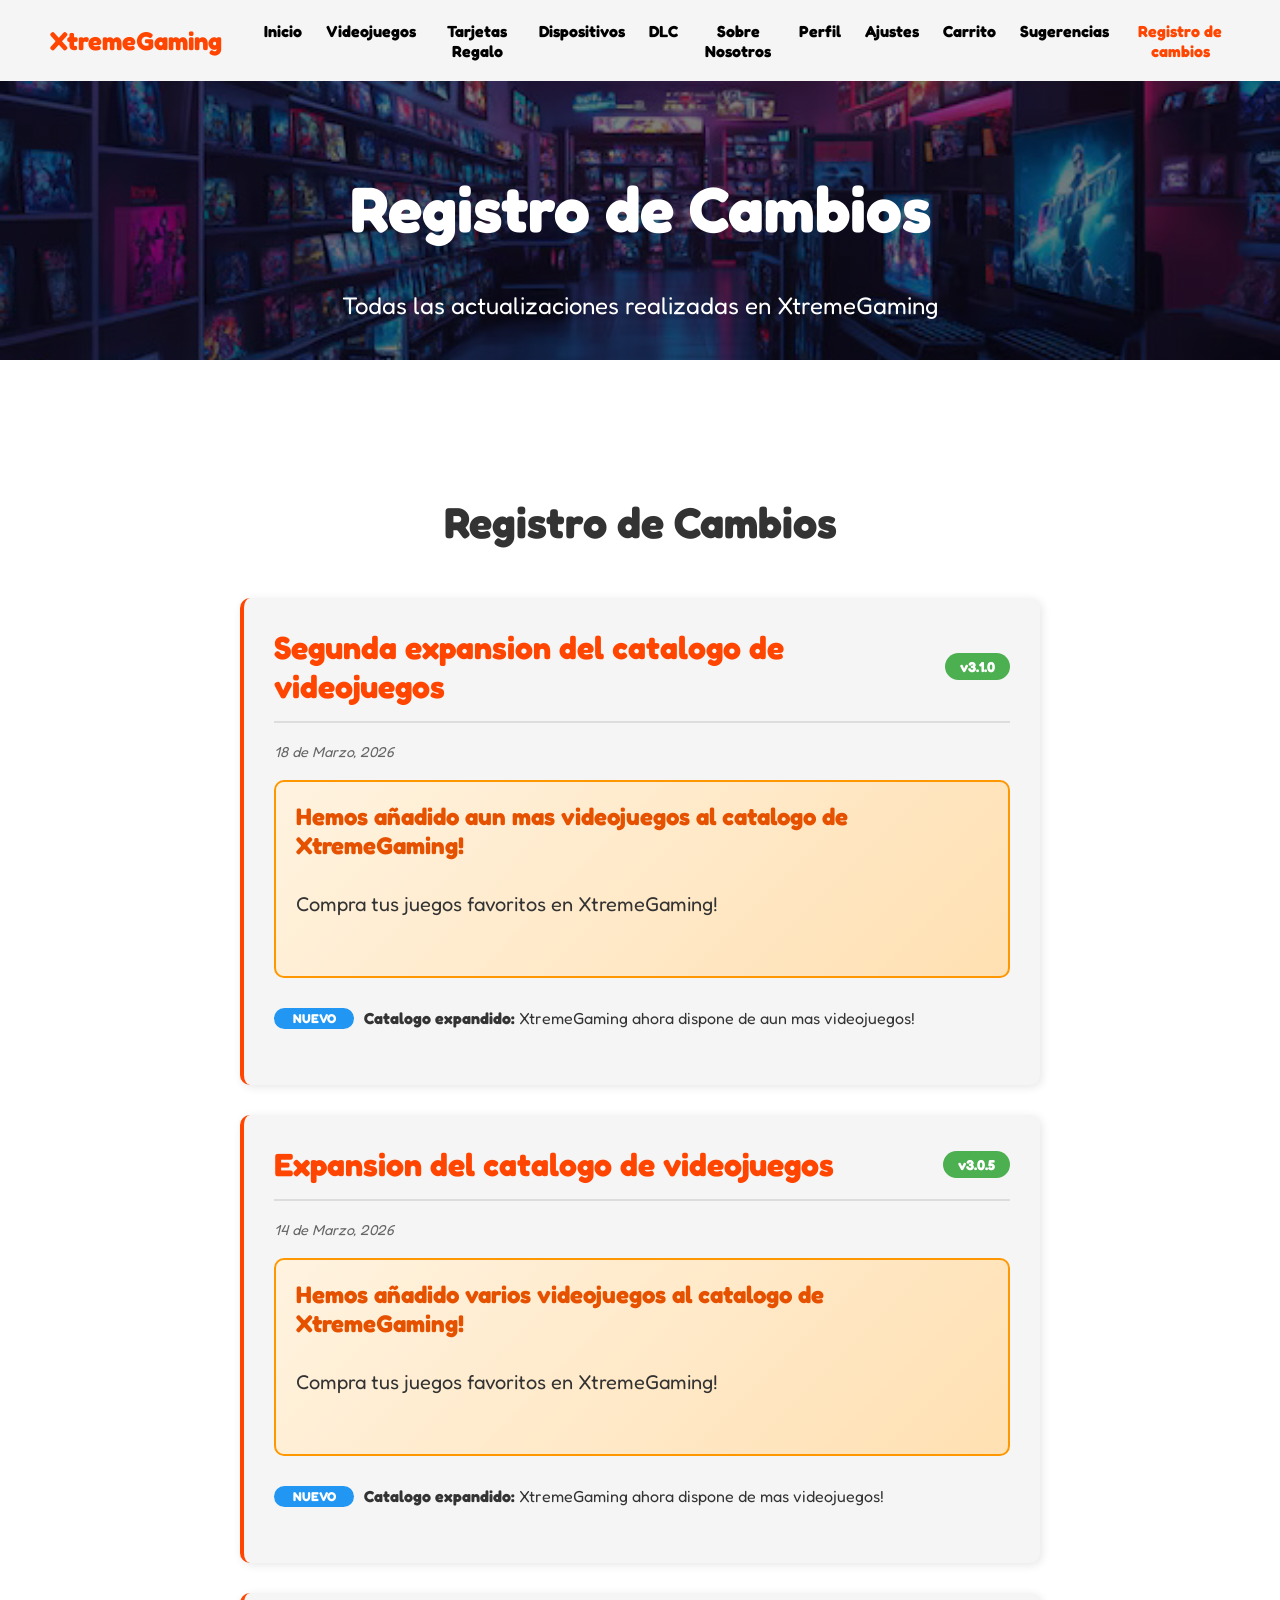
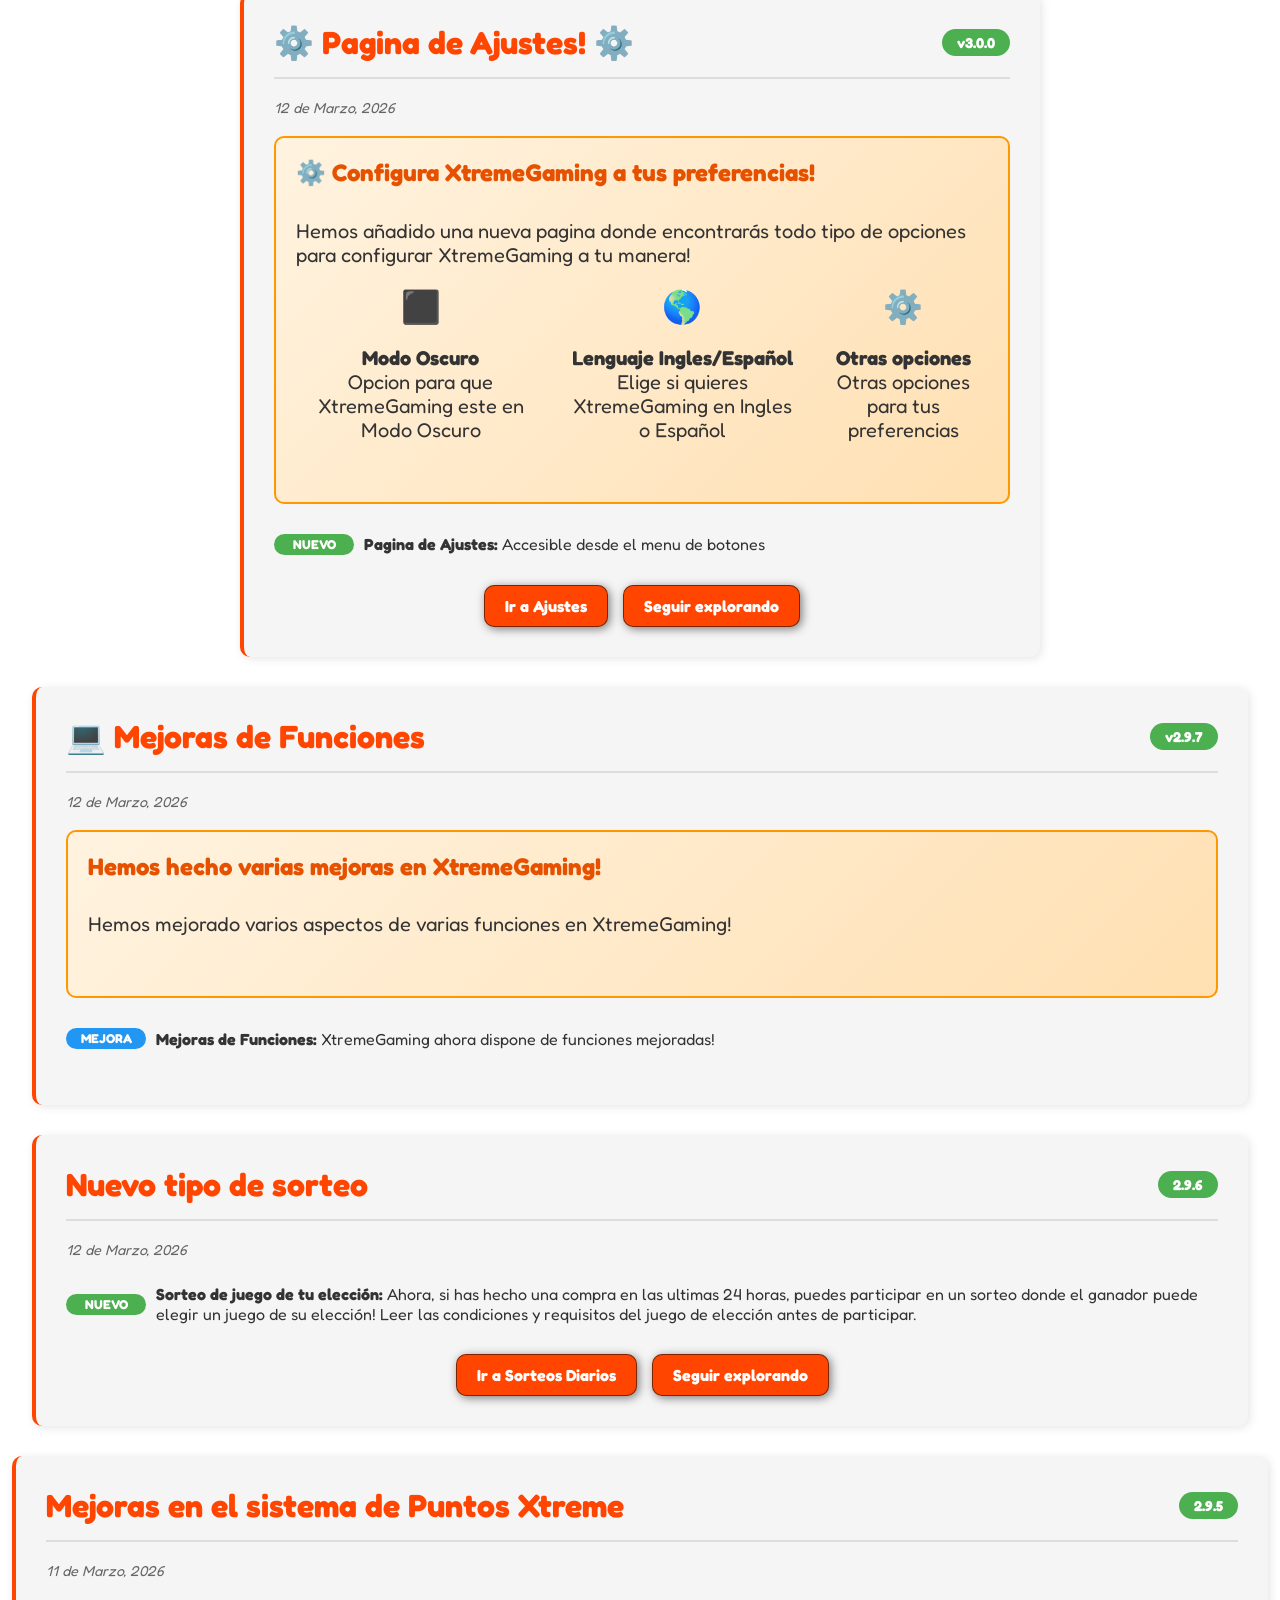
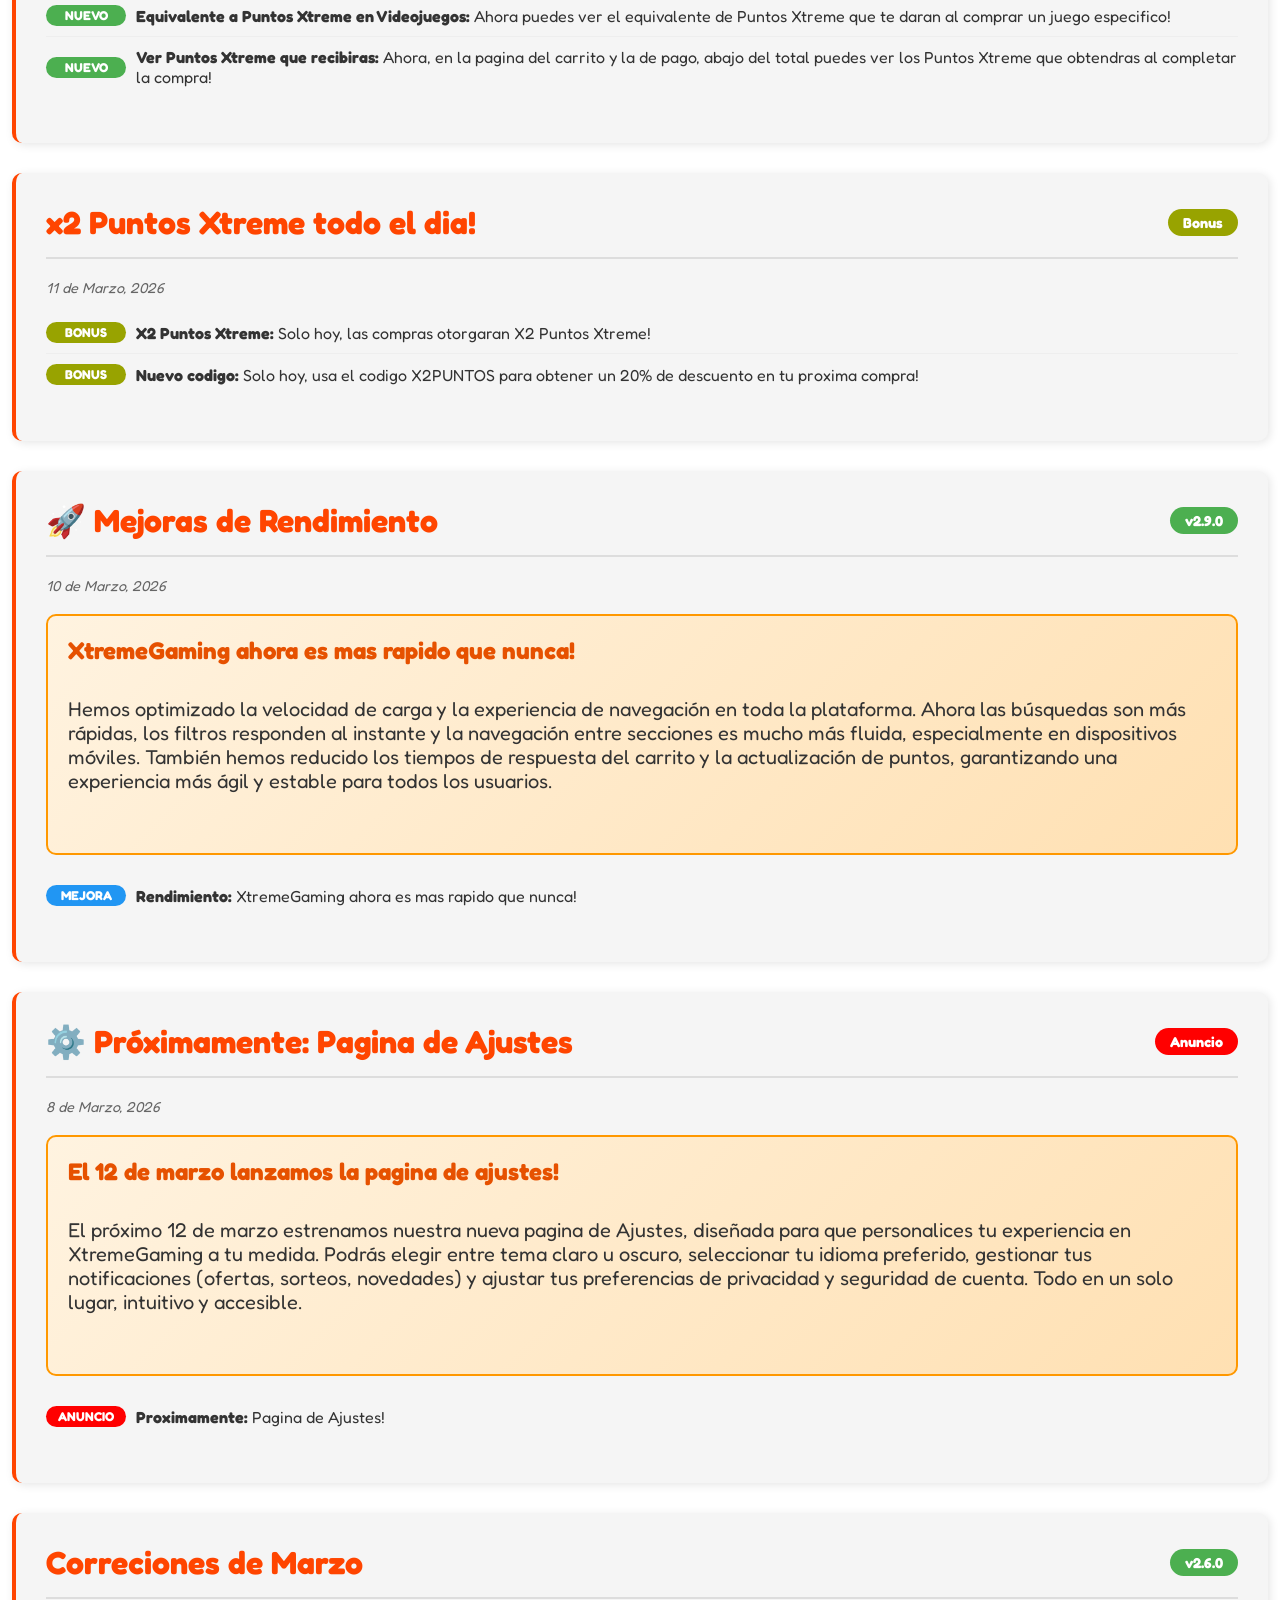
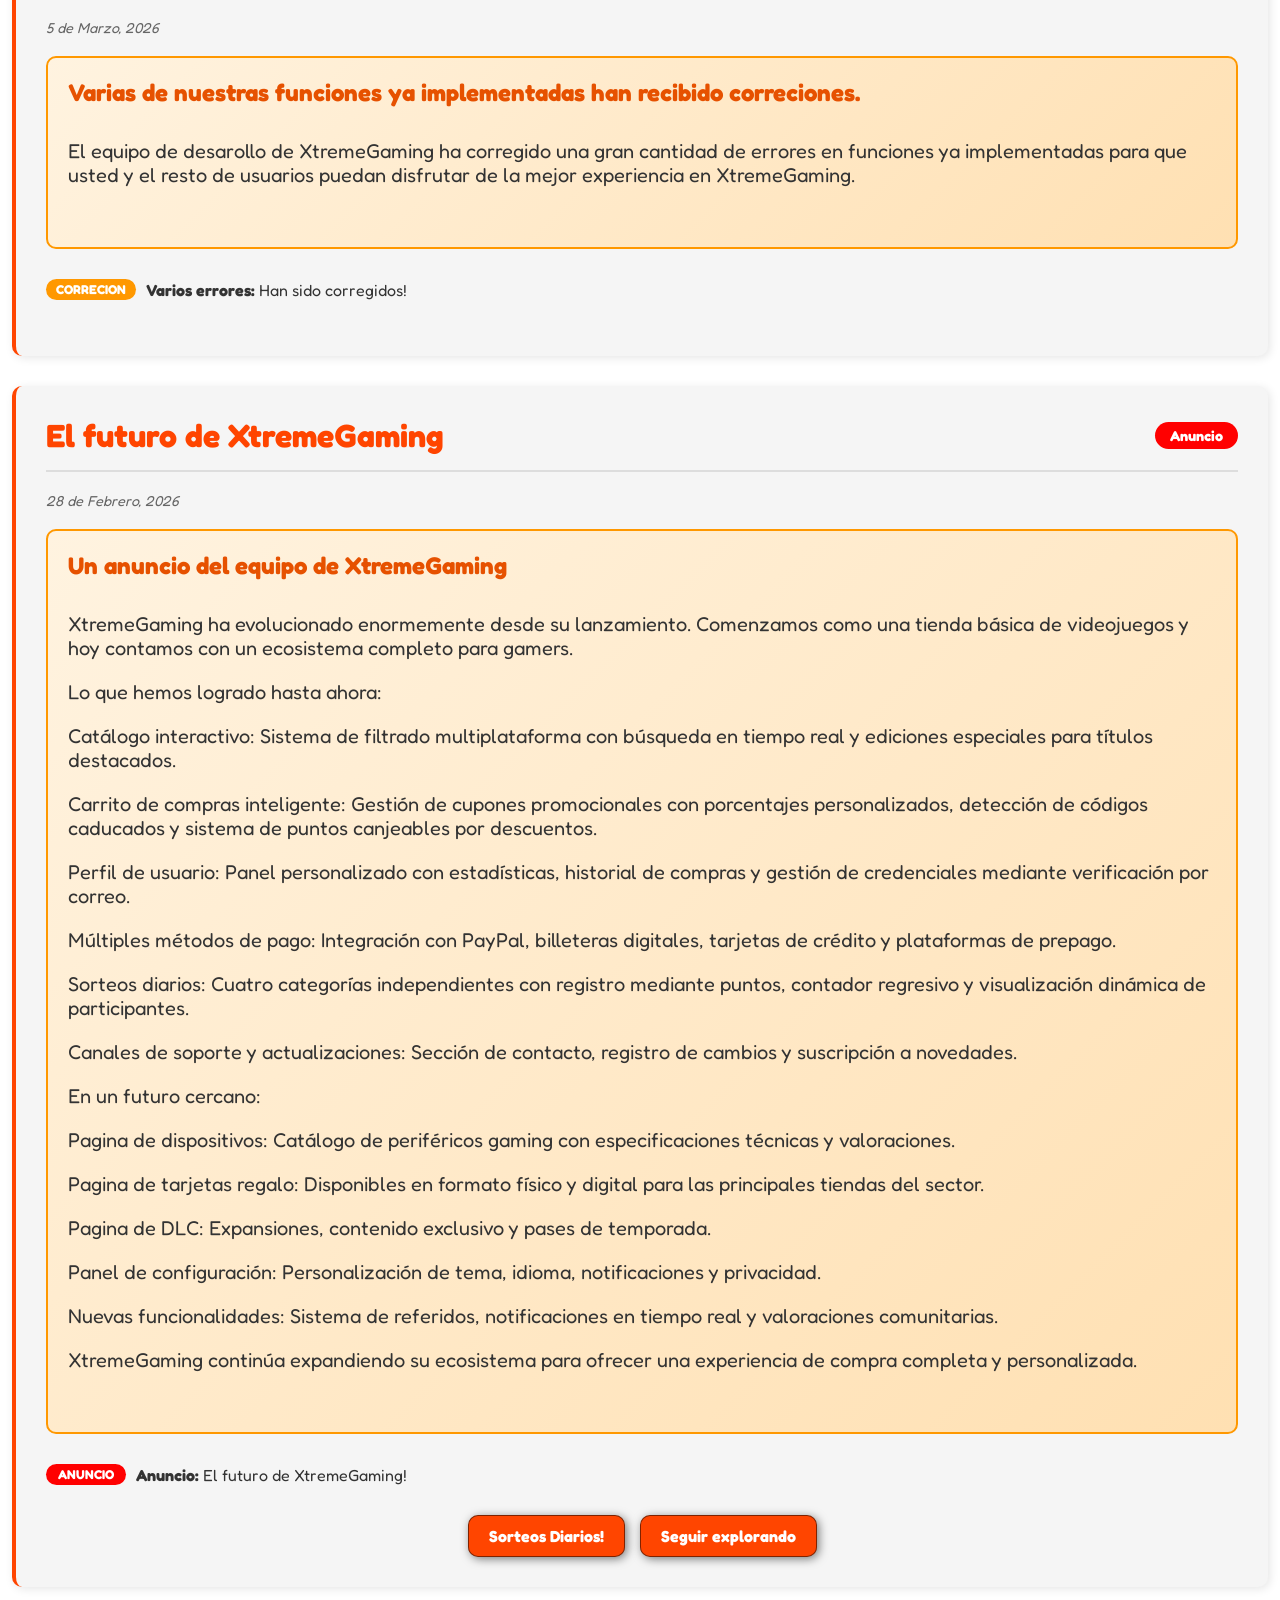
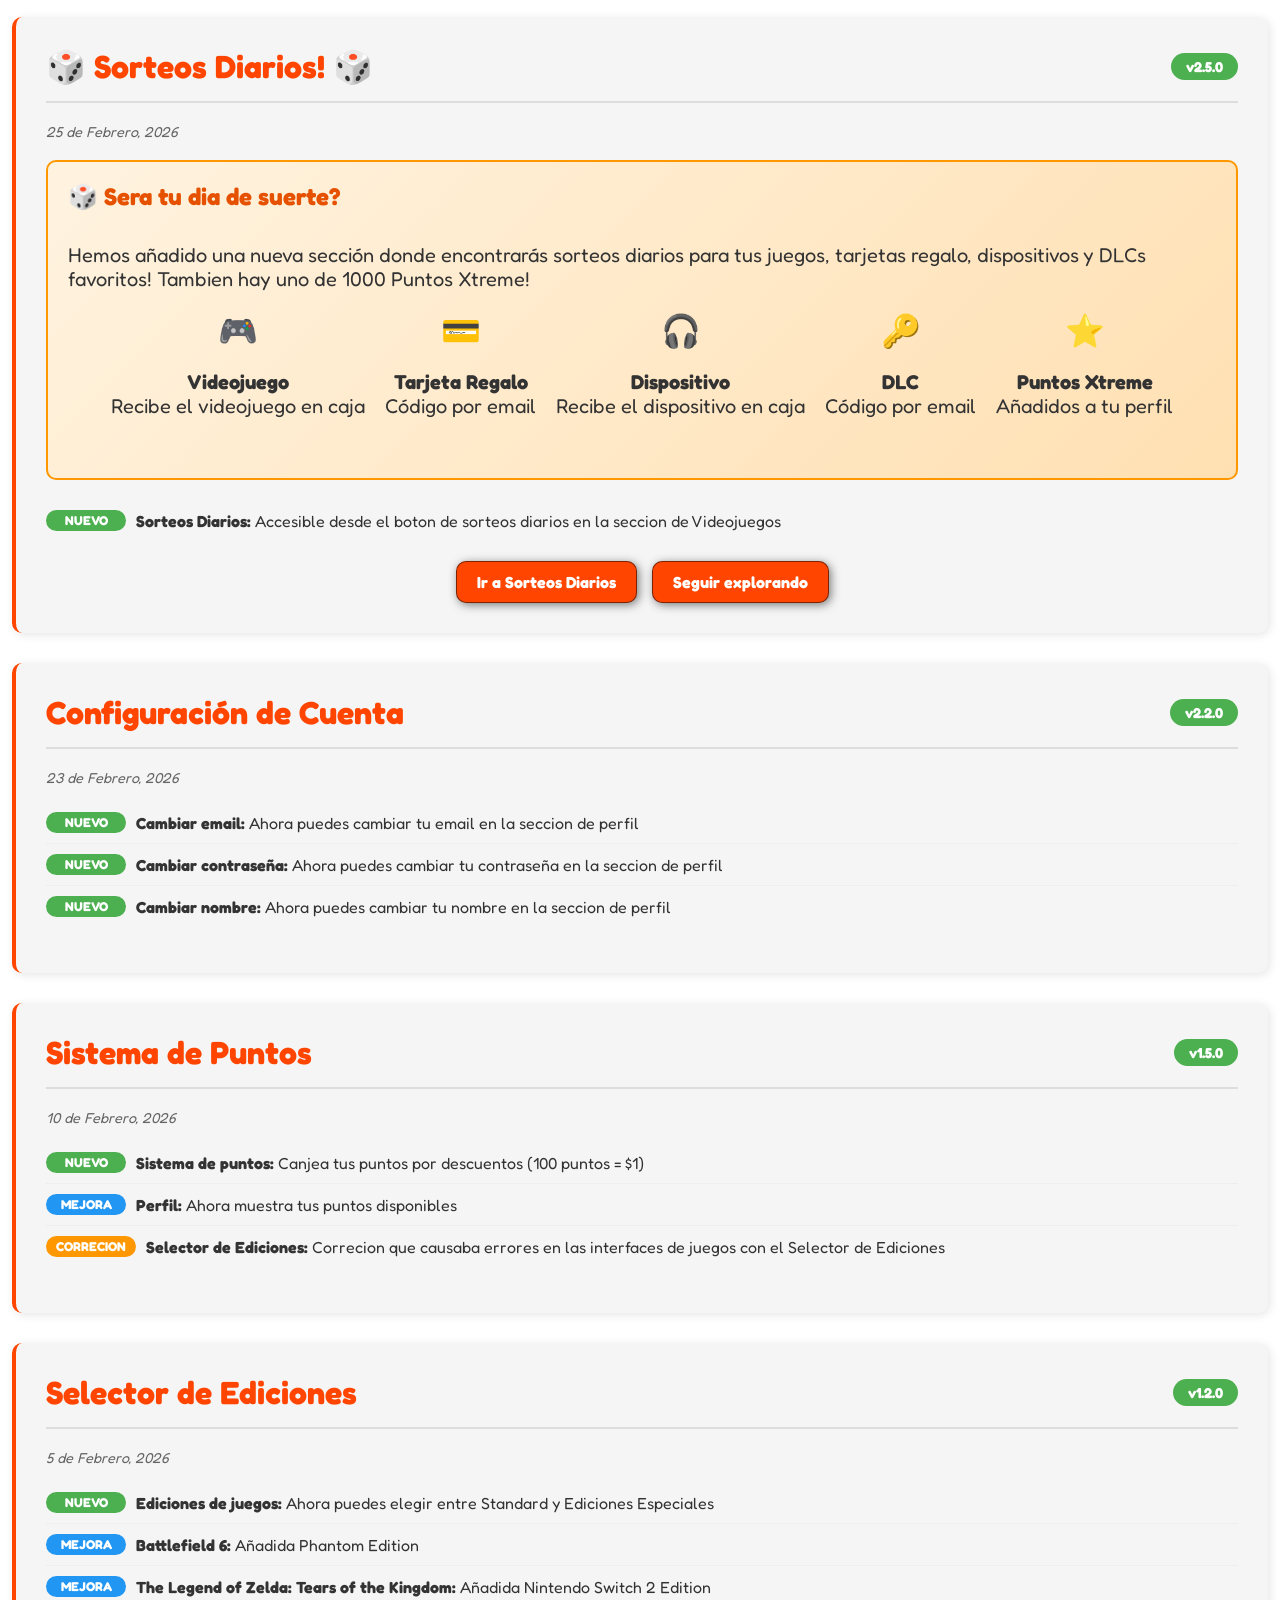
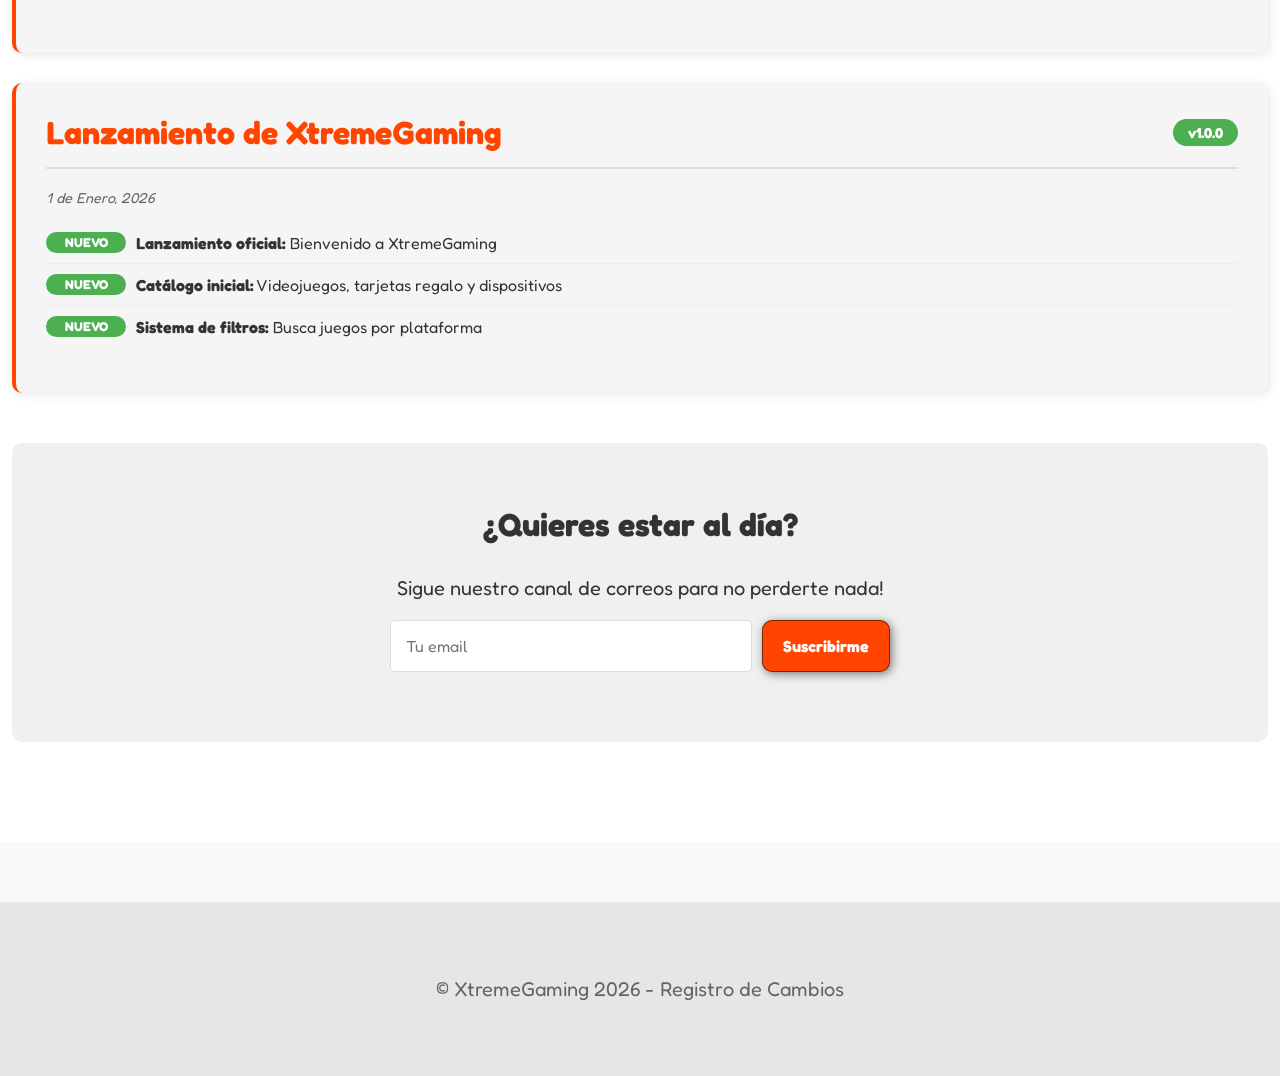
==== actualizaciones.html @ 3956c090 "New repository given the old one was corrupted. This is the initial commit with all the files from t" ====
<!DOCTYPE html>
<html lang="es">
<head>
    <meta charset="UTF-8">
    <meta name="viewport" content="width=device-width, initial-scale=1.0">
    <link rel="icon" href="media/icono.png" type="image/x-icon">
    <title>Registro de Cambios - XtremeGaming</title>
    <link href="https://fonts.googleapis.com/css2?family=Fredoka:wght@300;400;500;600;700&display=swap" rel="stylesheet">
    <style>
        * {
            box-sizing: border-box;
            font-family: 'Fredoka', sans-serif !important;
        }
        
        html {
            scroll-behavior: smooth;
        }
        
        body {
            margin: 0;
            background-color: #f8f9fa;
            color: #333;
        }
        
        h1 { font-size: 3.5em; }
        h2 { font-size: 2.7em; }
        h3 { font-size: 2em; }
        h4 { font-size: 1.5em; }
        p { font-size: 1.25em; }
        
        button {
            font-size: 1em;
            font-weight: bold;
            padding: 10px 20px;
            border-radius: 10px;
            border: 1px solid rgba(0,0,0,0.5);
            box-shadow: 2px 2px 10px rgba(0,0,0,0.5);
            color: white;
            background-color: orangered;
            cursor: pointer;
            font-family: 'Fredoka', sans-serif;
        }
        
        button:hover {
            background-color: rgba(255, 72, 0, 0.8);
        }
        
        button:disabled {
            background-color: #666;
            cursor: not-allowed;
        }
        
        .container {
            max-width: 1400px;
            margin: auto;
            padding: 0 20px;
        }
        
        .color-acento {
            color: orangered;
        }

        header {
            background-color: rgb(245,245,245);
            width: 100%;
            position: fixed;
            top: 0;
            z-index: 1000;
        }
        
        header .logo {
            margin: 0;
            padding: 25px 30px;
            font-weight: bold;
            color: orangered;
            font-size: 1.6em;
        }
        
        header .container {
            display: flex;
            flex-direction: column;
            align-items: center;
        }
        
        header nav {
            display: flex;
            flex-direction: column;
            text-align: center;
            padding-bottom: 25px;
        }
        
        header a {
            padding: 5px 12px;
            text-decoration: none;
            font-weight: bold;
            color: black;
        }
        
        header a:hover {
            color: orangered;
        }

        #actualizaciones-hero {
            display: flex;
            align-items: center;
            justify-content: center;
            text-align: center;
            flex-direction: column;
            height: 40vh;
            background-image: linear-gradient(0deg, rgba(0,0,0,0.5), rgba(0,0,0,0.5)),
            url(media/room-with-lot-games-video-game-wall_875765-5370.jpg);
            background-repeat: no-repeat;
            background-size: cover;
            background-position: center center;
            padding-top: 100px;
            margin-top: 80px;
        }
        
        #actualizaciones-hero h1 {
            color: white;
            margin-bottom: 20px;
        }
        
        #actualizaciones-hero p {
            color: white;
            font-size: 1.5em;
        }

        #actualizaciones-contenido {
            padding: 100px 12px;
            background-color: white;
        }
        
        #actualizaciones-contenido h2 {
            text-align: center;
            margin-bottom: 50px;
            color: #333;
        }

        .changelog-container {
            max-width: 800px;
            margin: 0 auto;
        }
        
        .update-entry {
            background-color: #f5f5f5;
            padding: 30px;
            margin-bottom: 30px;
            border-radius: 10px;
            border-left: 4px solid orangered;
            box-shadow: 2px 2px 10px rgba(0,0,0,0.1);
        }
        
        .update-header {
            display: flex;
            justify-content: space-between;
            align-items: center;
            margin-bottom: 20px;
            border-bottom: 2px solid #ddd;
            padding-bottom: 15px;
        }
        
        .update-header h3 {
            margin: 0;
            color: orangered;
        }
        
        .update-version {
            background-color: #4CAF50;
            color: white;
            padding: 5px 15px;
            border-radius: 20px;
            font-weight: bold;
            font-size: 0.9em;
        }

        .anuncio {
            background-color: #ff0000;
            color: white;
            padding: 5px 15px;
            border-radius: 20px;
            font-weight: bold;
            font-size: 0.9em;
        }

         .bonus {
            background-color: #98a300;
            color: white;
            padding: 5px 15px;
            border-radius: 20px;
            font-weight: bold;
            font-size: 0.9em;
        }
        
        .update-date {
            color: #666;
            font-style: italic;
            margin-top: 5px;
            font-size: 0.9em;
        }
        
        .update-list {
            list-style: none;
            padding: 0;
        }
        
        .update-list li {
            padding: 10px 0;
            border-bottom: 1px solid #eee;
            display: flex;
            align-items: center;
            gap: 10px;
        }
        
        .update-list li:last-child {
            border-bottom: none;
        }
        
        .update-tag {
            display: inline-block;
            padding: 3px 10px;
            border-radius: 12px;
            font-size: 0.8em;
            font-weight: bold;
            color: white;
            min-width: 80px;
            text-align: center;
        }
        
        .tag-nuevo { background-color: #4CAF50; }
        .tag-mejora { background-color: #2196F3; }
        .tag-correccion { background-color: #ff9800; }
        .tag-anuncio { background-color: #ff0000; }
        .tag-bonus { background-color: #98a300; }
        
        .feature-highlight {
            background: linear-gradient(135deg, #fff3e0 0%, #ffe0b2 100%);
            padding: 20px;
            border-radius: 10px;
            margin: 20px 0;
            border: 2px solid #ff9800;
        }
        
        .feature-highlight h4 {
            color: #e65100;
            margin-top: 0;
        }
        
        .button-group {
            display: flex;
            gap: 15px;
            justify-content: center;
            margin-top: 20px;
        }

        .suscripcion-section {
            text-align: center;
            margin-top: 50px;
            padding: 30px;
            background-color: #f0f0f0;
            border-radius: 10px;
        }
        
        .suscripcion-input-group {
            display: flex;
            max-width: 500px;
            margin: 20px auto;
            gap: 10px;
        }
        
        .suscripcion-input-group input {
            flex: 1;
            padding: 15px;
            border-radius: 5px;
            border: 1px solid #ddd;
            font-family: 'Fredoka', sans-serif;
            font-size: 1em;
        }
        
        .suscripcion-input-group input:focus {
            outline: none;
            border-color: orangered;
        }
        
        .suscripcion-mensaje {
            margin-top: 10px;
            font-size: 0.9em;
            min-height: 20px;
        }

        footer {
            background-color: rgb(230,230,230);
            padding: 12px 0;
            margin-top: 60px;
        }
        
        footer p {
            margin: 0;
            padding: 12px;
            color: rgb(100,100,100);
            text-align: center;
        }
        
        footer .container {
            display: flex;
            justify-content: center;
            align-items: center;
            height: 150px;
        }

        @media (min-width: 720px) {
            header .container {
                flex-direction: row;
                justify-content: space-between;
            }
            
            header nav {
                flex-direction: row;
                padding-bottom: 0;
                padding-right: 20px;
            }
            
            #actualizaciones-hero h1 {
                font-size: 4em;
            }
            
            #actualizaciones-hero {
                margin-top: 0;
            }
        }
        
        @media (max-width: 768px) {
            .update-header {
                flex-direction: column;
                gap: 10px;
                text-align: center;
            }
            
            .update-list li {
                flex-direction: column;
                align-items: flex-start;
            }
            
            .button-group {
                flex-direction: column;
            }
            
            .suscripcion-input-group {
                flex-direction: column;
            }
        }
        
        body, h1, h2, h3, h4, h5, h6, p, span, a, button, input, textarea, select, label, li, ul, ol, div {
            font-family: 'Fredoka', sans-serif !important;
        }
    </style>
</head>
<body>

<header>
    <div class="container">
        <p class="logo">XtremeGaming</p>
        <nav>
            <a href="index.html">Inicio</a>
            <a href="index.html#VideojuegosMas">Videojuegos</a>
            <a href="tarjetas.html">Tarjetas Regalo</a>
            <a href="dispositivos.html">Dispositivos</a>
            <a href="dlc.html">DLC</a>
            <a href="index.html#caracteristicas">Sobre Nosotros</a>
            <a href="perfil.html">Perfil</a>
            <a href="ajustes.html">Ajustes</a>
            <a href="carrito.html">Carrito</a>
            <a href="sugerencias.html">Sugerencias</a>
            <a href="actualizaciones.html" style="color: orangered;">Registro de cambios</a>
        </nav>
    </div>
</header>

<section id="actualizaciones-hero">
    <h1>Registro de Cambios</h1>
    <p>Todas las actualizaciones realizadas en XtremeGaming</p>
</section>

<section id="actualizaciones-contenido">
    <div class="container">
        <h2>Registro de Cambios</h2>
        
        <div class="changelog-container">

            <div class="update-entry">
                <div class="update-header">
                    <h3>Segunda expansion del catalogo de videojuegos</h3>
                    <span class="update-version">v3.1.0</span>
                </div>
                <div class="update-date">18 de Marzo, 2026</div>

                <div class="feature-highlight">
                    <h4>Hemos añadido aun mas videojuegos al catalogo de XtremeGaming!</h4>
                    <p>Compra tus juegos favoritos en XtremeGaming!</p>
                    <div style="display: flex; gap: 20px; justify-content: center; margin: 20px 0;">
                    </div>
                </div>

                <ul class="update-list">
                    <li>
                        <span class="update-tag tag-mejora">NUEVO</span>
                        <span><strong>Catalogo expandido:</strong> XtremeGaming ahora dispone de aun mas videojuegos!</span>
                    </li>
                </ul>
            </div>

            <div class="update-entry">
                <div class="update-header">
                    <h3>Expansion del catalogo de videojuegos</h3>
                    <span class="update-version">v3.0.5</span>
                </div>
                <div class="update-date">14 de Marzo, 2026</div>

                <div class="feature-highlight">
                    <h4>Hemos añadido varios videojuegos al catalogo de XtremeGaming!</h4>
                    <p>Compra tus juegos favoritos en XtremeGaming!</p>
                    <div style="display: flex; gap: 20px; justify-content: center; margin: 20px 0;">
                    </div>
                </div>

                <ul class="update-list">
                    <li>
                        <span class="update-tag tag-mejora">NUEVO</span>
                        <span><strong>Catalogo expandido:</strong> XtremeGaming ahora dispone de mas videojuegos!</span>
                    </li>
                </ul>
            </div>

             <div class="update-entry">
                <div class="update-header">
                    <h3>⚙️ Pagina de Ajustes! ⚙️</h3>
                    <span class="update-version">v3.0.0</span>
                </div>
                <div class="update-date">12 de Marzo, 2026</div>

                    <div class="feature-highlight">
                    <h4>⚙️ Configura XtremeGaming a tus preferencias!</h4>
                    <p>Hemos añadido una nueva pagina donde encontrarás todo tipo de opciones para configurar XtremeGaming a tu manera!</p>
                    <div style="display: flex; gap: 20px; justify-content: center; margin: 20px 0;">
                        <div style="text-align: center;">
                            <span style="font-size: 2em;">⬛</span>
                            <p><strong>Modo Oscuro</strong><br>Opcion para que XtremeGaming este en Modo Oscuro</p>
                        </div>
                        <div style="text-align: center;">
                            <span style="font-size: 2em;">🌎</span>
                            <p><strong>Lenguaje Ingles/Español</strong><br>Elige si quieres XtremeGaming en Ingles o Español</p>
                        </div>
                        <div style="text-align: center;">
                            <span style="font-size: 2em;">⚙️</span>
                            <p><strong>Otras opciones</strong><br>Otras opciones para tus preferencias</p>
                        </div>
                    </div>
                </div>
                
                <ul class="update-list">
                    <li>
                        <span class="update-tag tag-nuevo">NUEVO</span>
                        <span><strong>Pagina de Ajustes:</strong> Accesible desde el menu de botones</span>
                    </li>
                </ul>
             <div class="button-group">
                    <button onclick="location.href='ajustes.html'">Ir a Ajustes</button>
                    <button onclick="location.href='index.html'">Seguir explorando</button>
                </div>
            </div>
            </div>

            <div class="update-entry">
                <div class="update-header">
                    <h3>💻 Mejoras de Funciones</h3>
                    <span class="update-version">v2.9.7</span>
                </div>
                <div class="update-date">12 de Marzo, 2026</div>

                <div class="feature-highlight">
                    <h4>Hemos hecho varias mejoras  en XtremeGaming!</h4>
                    <p>Hemos mejorado varios aspectos de varias funciones en XtremeGaming!</p>
                    <div style="display: flex; gap: 20px; justify-content: center; margin: 20px 0;">
                    </div>
                </div>
                
                <ul class="update-list">
                    <li>
                        <span class="update-tag tag-mejora">MEJORA</span>
                        <span><strong>Mejoras de Funciones:</strong> XtremeGaming ahora dispone de funciones mejoradas!</span>
                    </li>
                </ul>
            </div>

            <div class="update-entry">
                <div class="update-header">
                    <h3>Nuevo tipo de sorteo</h3>
                    <span class="update-version">2.9.6</span>
                </div>
                <div class="update-date">12 de Marzo, 2026</div>
                
                <ul class="update-list">
                    <li>
                        <span class="update-tag tag-nuevo">NUEVO</span>
                        <span><strong>Sorteo de juego de tu elección:</strong> Ahora, si has hecho una compra en las ultimas 24 horas, puedes participar en un sorteo donde el ganador puede elegir un juego de su elección! Leer las condiciones y requisitos del juego de elección antes de participar.<span>
                    </li>
                </ul>
             <div class="button-group">
                    <button onclick="location.href='sorteos.html'">Ir a Sorteos Diarios</button>
                    <button onclick="location.href='index.html'">Seguir explorando</button>
                </div>
            </div>
            </div>
            
            <div class="update-entry">
                <div class="update-header">
                    <h3>Mejoras en el sistema de Puntos Xtreme</h3>
                    <span class="update-version">2.9.5</span>
                </div>
                <div class="update-date">11 de Marzo, 2026</div>
                
                <ul class="update-list">
                    <li>
                        <span class="update-tag tag-nuevo">NUEVO</span>
                        <span><strong>Equivalente a Puntos Xtreme en Videojuegos:</strong> Ahora puedes ver el equivalente de Puntos Xtreme que te daran al comprar un juego especifico!<span>
                    </li>
                    <li>
                        <span class="update-tag tag-nuevo">NUEVO</span>
                        <span><strong>Ver Puntos Xtreme que recibiras:</strong> Ahora, en la pagina del carrito y la de pago, abajo del total puedes ver los Puntos Xtreme que obtendras al completar la compra!</span>
                    </li>
                </ul>
            </div>

             <div class="update-entry">
                <div class="update-header">
                    <h3>x2 Puntos Xtreme todo el dia!</h3>
                    <span class="bonus">Bonus</span>
                </div>
                <div class="update-date">11 de Marzo, 2026</div>
                
                <ul class="update-list">
                    <li>
                        <span class="update-tag tag-bonus">BONUS</span>
                        <span><strong>X2 Puntos Xtreme:</strong> Solo hoy, las compras otorgaran X2 Puntos Xtreme!</span>
                    </li>
                    <li>
                        <span class="update-tag tag-bonus">BONUS</span>
                        <span><strong>Nuevo codigo:</strong> Solo hoy, usa el codigo X2PUNTOS para obtener un 20% de descuento en tu proxima compra!</span>
                    </li>
                </ul>
            </div>

            <div class="update-entry">
                <div class="update-header">
                    <h3>🚀 Mejoras de Rendimiento</h3>
                    <span class="update-version">v2.9.0</span>
                </div>
                <div class="update-date">10 de Marzo, 2026</div>

                <div class="feature-highlight">
                    <h4>XtremeGaming ahora es mas rapido que nunca!</h4>
                    <p>Hemos optimizado la velocidad de carga y la experiencia de navegación en toda la plataforma. Ahora las búsquedas son más rápidas, los filtros responden al instante y la navegación entre secciones es mucho más fluida, especialmente en dispositivos móviles. También hemos reducido los tiempos de respuesta del carrito y la actualización de puntos, garantizando una experiencia más ágil y estable para todos los usuarios.</p>
                    <div style="display: flex; gap: 20px; justify-content: center; margin: 20px 0;">
                    </div>
                </div>
                
                <ul class="update-list">
                    <li>
                        <span class="update-tag tag-mejora">MEJORA</span>
                        <span><strong>Rendimiento:</strong> XtremeGaming ahora es mas rapido que nunca!</span>
                    </li>
                </ul>
            </div>
           
            <div class="update-entry">
                <div class="update-header">
                    <h3>⚙️ Próximamente: Pagina de Ajustes</h3>
                    <span class="anuncio">Anuncio</span>
                </div>
                <div class="update-date">8 de Marzo, 2026</div>

                <div class="feature-highlight">
                    <h4>El 12 de marzo lanzamos la pagina de ajustes!</h4>
                    <p>El próximo 12 de marzo estrenamos nuestra nueva pagina de Ajustes, diseñada para que personalices tu experiencia en XtremeGaming a tu medida. Podrás elegir entre tema claro u oscuro, seleccionar tu idioma preferido, gestionar tus notificaciones (ofertas, sorteos, novedades) y ajustar tus preferencias de privacidad y seguridad de cuenta. Todo en un solo lugar, intuitivo y accesible.</p>
                    <div style="display: flex; gap: 20px; justify-content: center; margin: 20px 0;">
                    </div>
                </div>
                
                <ul class="update-list">
                    <li>
                        <span class="update-tag tag-anuncio">ANUNCIO</span>
                        <span><strong>Proximamente:</strong> Pagina de Ajustes!</span>
                    </li>
                </ul>
            </div>

            <div class="update-entry">
                <div class="update-header">
                    <h3>Correciones de Marzo</h3>
                    <span class="update-version">v2.6.0</span>
                </div>
                <div class="update-date">5 de Marzo, 2026</div>

                <div class="feature-highlight">
                    <h4>Varias de nuestras funciones ya implementadas han recibido correciones.</h4>
                    <p>El equipo de desarollo de XtremeGaming ha corregido una gran cantidad de errores en funciones ya implementadas para que usted y el resto de usuarios puedan disfrutar de la mejor experiencia en XtremeGaming.</p>
                    <div style="display: flex; gap: 20px; justify-content: center; margin: 20px 0;">
                    </div>
                </div>
                
                <ul class="update-list">
                    <li>
                        <span class="update-tag tag-correccion">CORRECION</span>
                        <span><strong>Varios errores:</strong> Han sido corregidos!</span>
                    </li>
                </ul>
            </div>

            <div class="update-entry">
                <div class="update-header">
                    <h3>El futuro de XtremeGaming</h3>
                    <span class="anuncio">Anuncio</span>
                </div>
                <div class="update-date">28 de Febrero, 2026</div>

                    <div class="feature-highlight">
                    <h4>Un anuncio del equipo de XtremeGaming</h4>
                    <p>XtremeGaming ha evolucionado enormemente desde su lanzamiento. Comenzamos como una tienda básica de videojuegos y hoy contamos con un ecosistema completo para gamers.</p>
                    <p>Lo que hemos logrado hasta ahora:</p>
                    <p>Catálogo interactivo: Sistema de filtrado multiplataforma con búsqueda en tiempo real y ediciones especiales para títulos destacados.</p>
                    <p>Carrito de compras inteligente: Gestión de cupones promocionales con porcentajes personalizados, detección de códigos caducados y sistema de puntos canjeables por descuentos.</p>
                    <p>Perfil de usuario: Panel personalizado con estadísticas, historial de compras y gestión de credenciales mediante verificación por correo.</p>
                    <p>Múltiples métodos de pago: Integración con PayPal, billeteras digitales, tarjetas de crédito y plataformas de prepago.</p>
                    <p>Sorteos diarios: Cuatro categorías independientes con registro mediante puntos, contador regresivo y visualización dinámica de participantes.</p>
                    <p>Canales de soporte y actualizaciones: Sección de contacto, registro de cambios y suscripción a novedades.</p>
                    <p>En un futuro cercano:</p>
                    <p>Pagina de dispositivos: Catálogo de periféricos gaming con especificaciones técnicas y valoraciones.</p>
                    <p>Pagina de tarjetas regalo: Disponibles en formato físico y digital para las principales tiendas del sector.</p>
                    <p>Pagina de DLC: Expansiones, contenido exclusivo y pases de temporada.</p>
                    <p>Panel de configuración: Personalización de tema, idioma, notificaciones y privacidad.</p>
                    <p>Nuevas funcionalidades: Sistema de referidos, notificaciones en tiempo real y valoraciones comunitarias.</p>
                    <p>XtremeGaming continúa expandiendo su ecosistema para ofrecer una experiencia de compra completa y personalizada.</p>
                    <div style="display: flex; gap: 20px; justify-content: center; margin: 20px 0;">
                    </div>
                </div>
                
                <ul class="update-list">
                    <li>
                        <span class="update-tag tag-anuncio">ANUNCIO</span>
                        <span><strong>Anuncio:</strong> El futuro de XtremeGaming!</span>
                    </li>
                </ul>
            <div class="button-group">
                    <button onclick="location.href='sorteos.html'">Sorteos Diarios!</button>
                    <button onclick="location.href='index.html'">Seguir explorando</button>
                </div>
            </div>
            </div>

            <div class="update-entry">
                <div class="update-header">
                    <h3>🎲 Sorteos Diarios! 🎲</h3>
                    <span class="update-version">v2.5.0</span>
                </div>
                <div class="update-date">25 de Febrero, 2026</div>

                    <div class="feature-highlight">
                    <h4>🎲 Sera tu dia de suerte?</h4>
                    <p>Hemos añadido una nueva sección donde encontrarás sorteos diarios para tus juegos, tarjetas regalo, dispositivos y DLCs favoritos! Tambien hay uno de 1000 Puntos Xtreme!</p>
                    <div style="display: flex; gap: 20px; justify-content: center; margin: 20px 0;">
                        <div style="text-align: center;">
                            <span style="font-size: 2em;">🎮</span>
                            <p><strong>Videojuego</strong><br>Recibe el videojuego en caja</p>
                        </div>
                        <div style="text-align: center;">
                            <span style="font-size: 2em;">💳</span>
                            <p><strong>Tarjeta Regalo</strong><br>Código por email</p>
                        </div>
                        <div style="text-align: center;">
                            <span style="font-size: 2em;">🎧</span>
                            <p><strong>Dispositivo</strong><br>Recibe el dispositivo en caja</p>
                        </div>
                        <div style="text-align: center;">
                            <span style="font-size: 2em;">🔑</span>
                            <p><strong>DLC</strong><br>Código por email</p>
                        </div>
                        <div style="text-align: center;">
                            <span style="font-size: 2em;">⭐</span>
                            <p><strong>Puntos Xtreme</strong><br>Añadidos a tu perfil</p>
                        </div>
                    </div>
                </div>
                
                <ul class="update-list">
                    <li>
                        <span class="update-tag tag-nuevo">NUEVO</span>
                        <span><strong>Sorteos Diarios:</strong> Accesible desde el boton de sorteos diarios en la seccion de Videojuegos</span>
                    </li>
                </ul>
             <div class="button-group">
                    <button onclick="location.href='sorteos.html'">Ir a Sorteos Diarios</button>
                    <button onclick="location.href='index.html'">Seguir explorando</button>
                </div>
            </div>
            </div>
            
            <div class="update-entry">
                <div class="update-header">
                    <h3>Configuración de Cuenta</h3>
                    <span class="update-version">v2.2.0</span>
                </div>
                <div class="update-date">23 de Febrero, 2026</div>
                
                <ul class="update-list">
                    <li>
                        <span class="update-tag tag-nuevo">NUEVO</span>
                        <span><strong>Cambiar email:</strong> Ahora puedes cambiar tu email en la seccion de perfil</span>
                    </li>
                    <li>
                        <span class="update-tag tag-nuevo">NUEVO</span>
                        <span><strong>Cambiar contraseña:</strong> Ahora puedes cambiar tu contraseña en la seccion de perfil</span>
                    </li>
                    <li>
                        <span class="update-tag tag-nuevo">NUEVO</span>
                        <span><strong>Cambiar nombre:</strong> Ahora puedes cambiar tu nombre en la seccion de perfil</span>
                    </li>
                </ul>
            </div>
            
            <div class="update-entry">
                <div class="update-header">
                    <h3>Sistema de Puntos</h3>
                    <span class="update-version">v1.5.0</span>
                </div>
                <div class="update-date">10 de Febrero, 2026</div>
                
                <ul class="update-list">
                    <li>
                        <span class="update-tag tag-nuevo">NUEVO</span>
                        <span><strong>Sistema de puntos:</strong> Canjea tus puntos por descuentos (100 puntos = $1)</span>
                    </li>
                    <li>
                        <span class="update-tag tag-mejora">MEJORA</span>
                        <span><strong>Perfil:</strong> Ahora muestra tus puntos disponibles</span>
                    </li>
                    <li>
                        <span class="update-tag tag-correccion">CORRECION</span>
                        <span><strong>Selector de Ediciones:</strong> Correcion que causaba errores en las interfaces de juegos con el Selector de Ediciones</span>
                    </li>
                </ul>
            </div>
            
            <div class="update-entry">
                <div class="update-header">
                    <h3>Selector de Ediciones</h3>
                    <span class="update-version">v1.2.0</span>
                </div>
                <div class="update-date">5 de Febrero, 2026</div>
                
                <ul class="update-list">
                    <li>
                        <span class="update-tag tag-nuevo">NUEVO</span>
                        <span><strong>Ediciones de juegos:</strong> Ahora puedes elegir entre Standard y Ediciones Especiales</span>
                    </li>
                    <li>
                        <span class="update-tag tag-mejora">MEJORA</span>
                        <span><strong>Battlefield 6:</strong> Añadida Phantom Edition</span>
                    </li>
                    <li>
                        <span class="update-tag tag-mejora">MEJORA</span>
                        <span><strong>The Legend of Zelda: Tears of the Kingdom:</strong> Añadida Nintendo Switch 2 Edition</span>
                    </li>
                </ul>
            </div>
            
            <div class="update-entry">
                <div class="update-header">
                    <h3>Lanzamiento de XtremeGaming</h3>
                    <span class="update-version">v1.0.0</span>
                </div>
                <div class="update-date">1 de Enero, 2026</div>
                
                <ul class="update-list">
                    <li>
                        <span class="update-tag tag-nuevo">NUEVO</span>
                        <span><strong>Lanzamiento oficial:</strong> Bienvenido a XtremeGaming</span>
                    </li>
                    <li>
                        <span class="update-tag tag-nuevo">NUEVO</span>
                        <span><strong>Catálogo inicial:</strong> Videojuegos, tarjetas regalo y dispositivos</span>
                    </li>
                    <li>
                        <span class="update-tag tag-nuevo">NUEVO</span>
                        <span><strong>Sistema de filtros:</strong> Busca juegos por plataforma</span>
                    </li>
                </ul>
            </div>
            
        </div>
        
        <div class="suscripcion-section">
            <h3>¿Quieres estar al día?</h3>
            <p>Sigue nuestro canal de correos para no perderte nada!</p>
            <div class="suscripcion-input-group">
                <input type="email" id="email-suscripcion" placeholder="Tu email">
                <button id="btn-suscribirse">Suscribirme</button>
            </div>
            <div id="mensaje-suscripcion" class="suscripcion-mensaje"></div>
        </div>
        
    </div>
</section>

<footer>
    <div class="container">
        <p>&copy; XtremeGaming 2026 - Registro de Cambios</p>
    </div>
</footer>

<script>
    document.getElementById('btn-suscribirse').addEventListener('click', function() {
        const emailInput = document.getElementById('email-suscripcion');
        const email = emailInput.value.trim();
        const mensajeDiv = document.getElementById('mensaje-suscripcion');
        
        if (!email) {
            mensajeDiv.textContent = '❌ Por favor, ingresa un email válido.';
            mensajeDiv.style.color = 'red';
            return;
        }
        
        if (!email.includes('@') || !email.includes('.')) {
            mensajeDiv.textContent = '❌ Por favor, ingresa un email válido (ej: nombre@dominio.com).';
            mensajeDiv.style.color = 'red';
            return;
        }
        
        mensajeDiv.textContent = '✅ ¡Te has suscrito correctamente! Recibirás nuestras novedades.';
        mensajeDiv.style.color = 'green';
        
        emailInput.value = '';
        
        this.disabled = true;
        this.textContent = '¡Suscrito!';
        
        setTimeout(() => {
            this.disabled = false;
            this.textContent = 'Suscribirme';
            mensajeDiv.textContent = '';
        }, 3000);
    });

    document.getElementById('email-suscripcion').addEventListener('keypress', function(e) {
        if (e.key === 'Enter') {
            document.getElementById('btn-suscribirse').click();
        }
    });
</script>

</body>
</html>
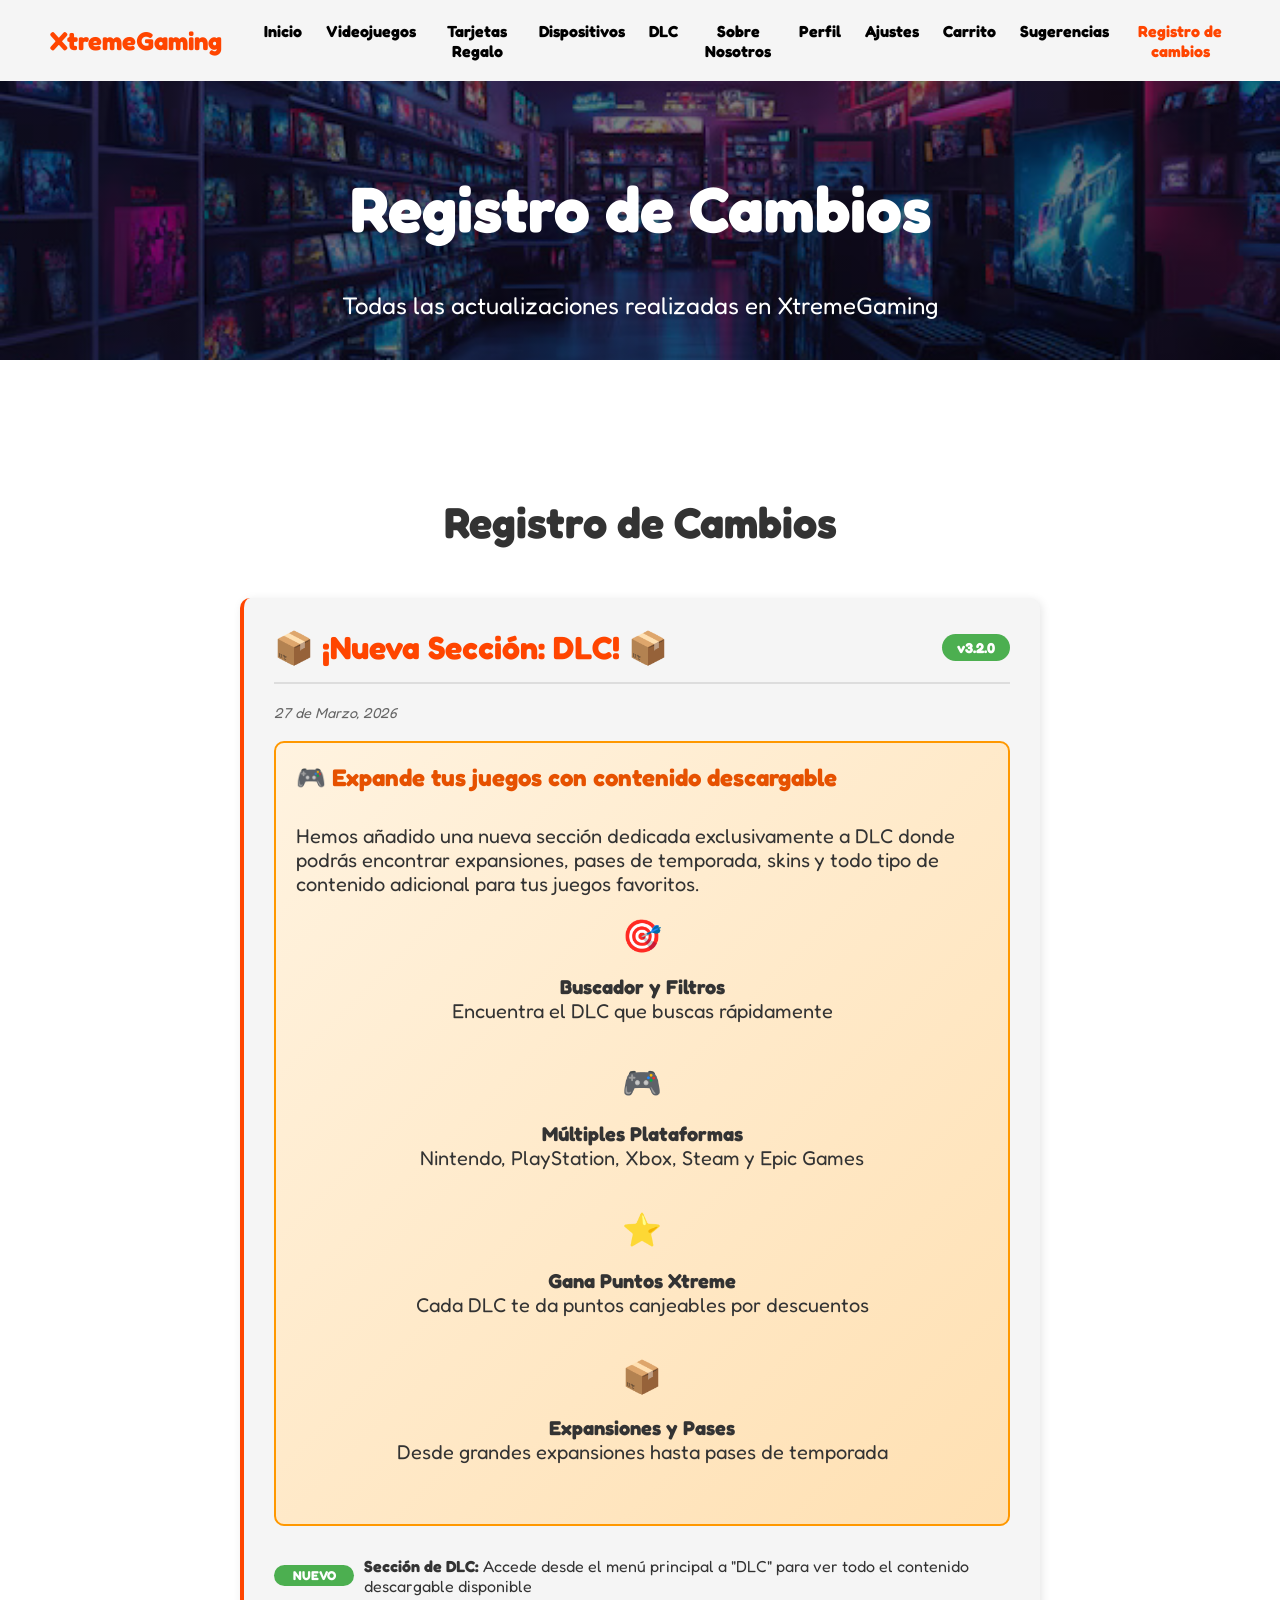
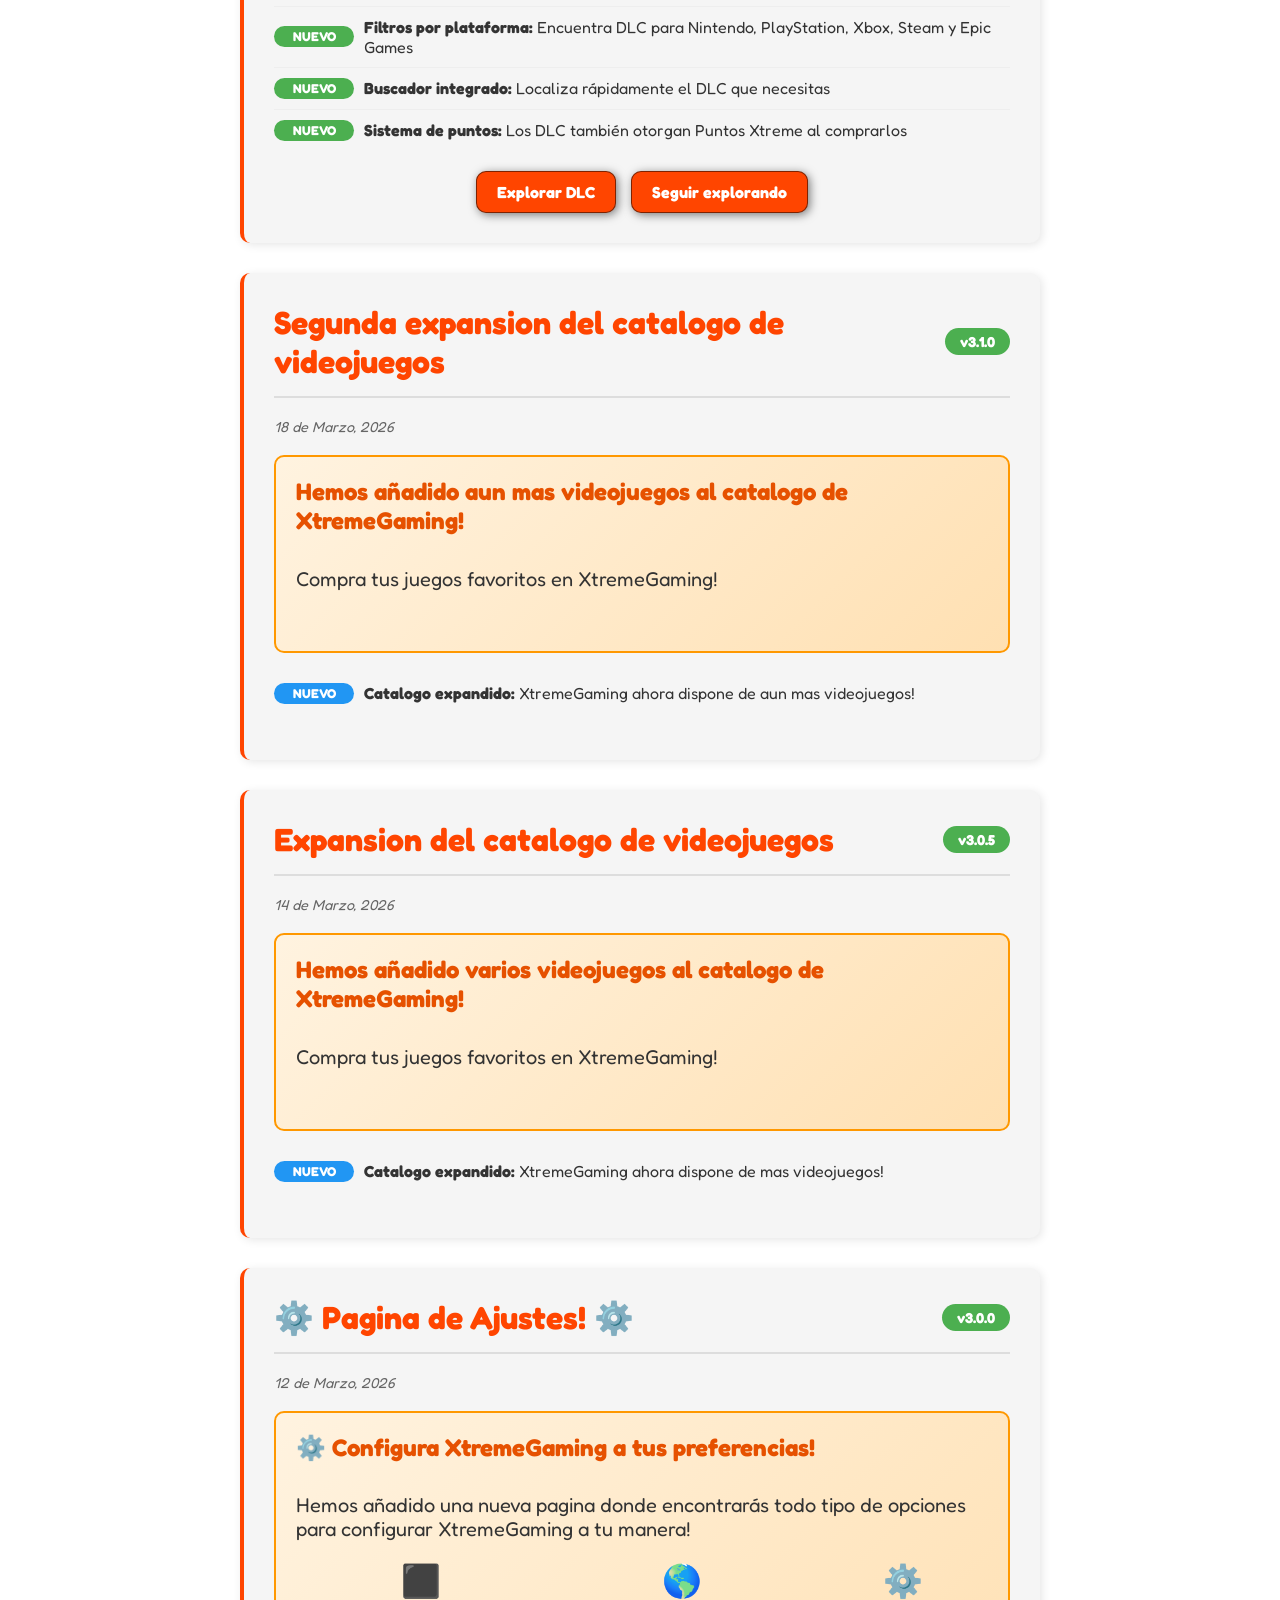
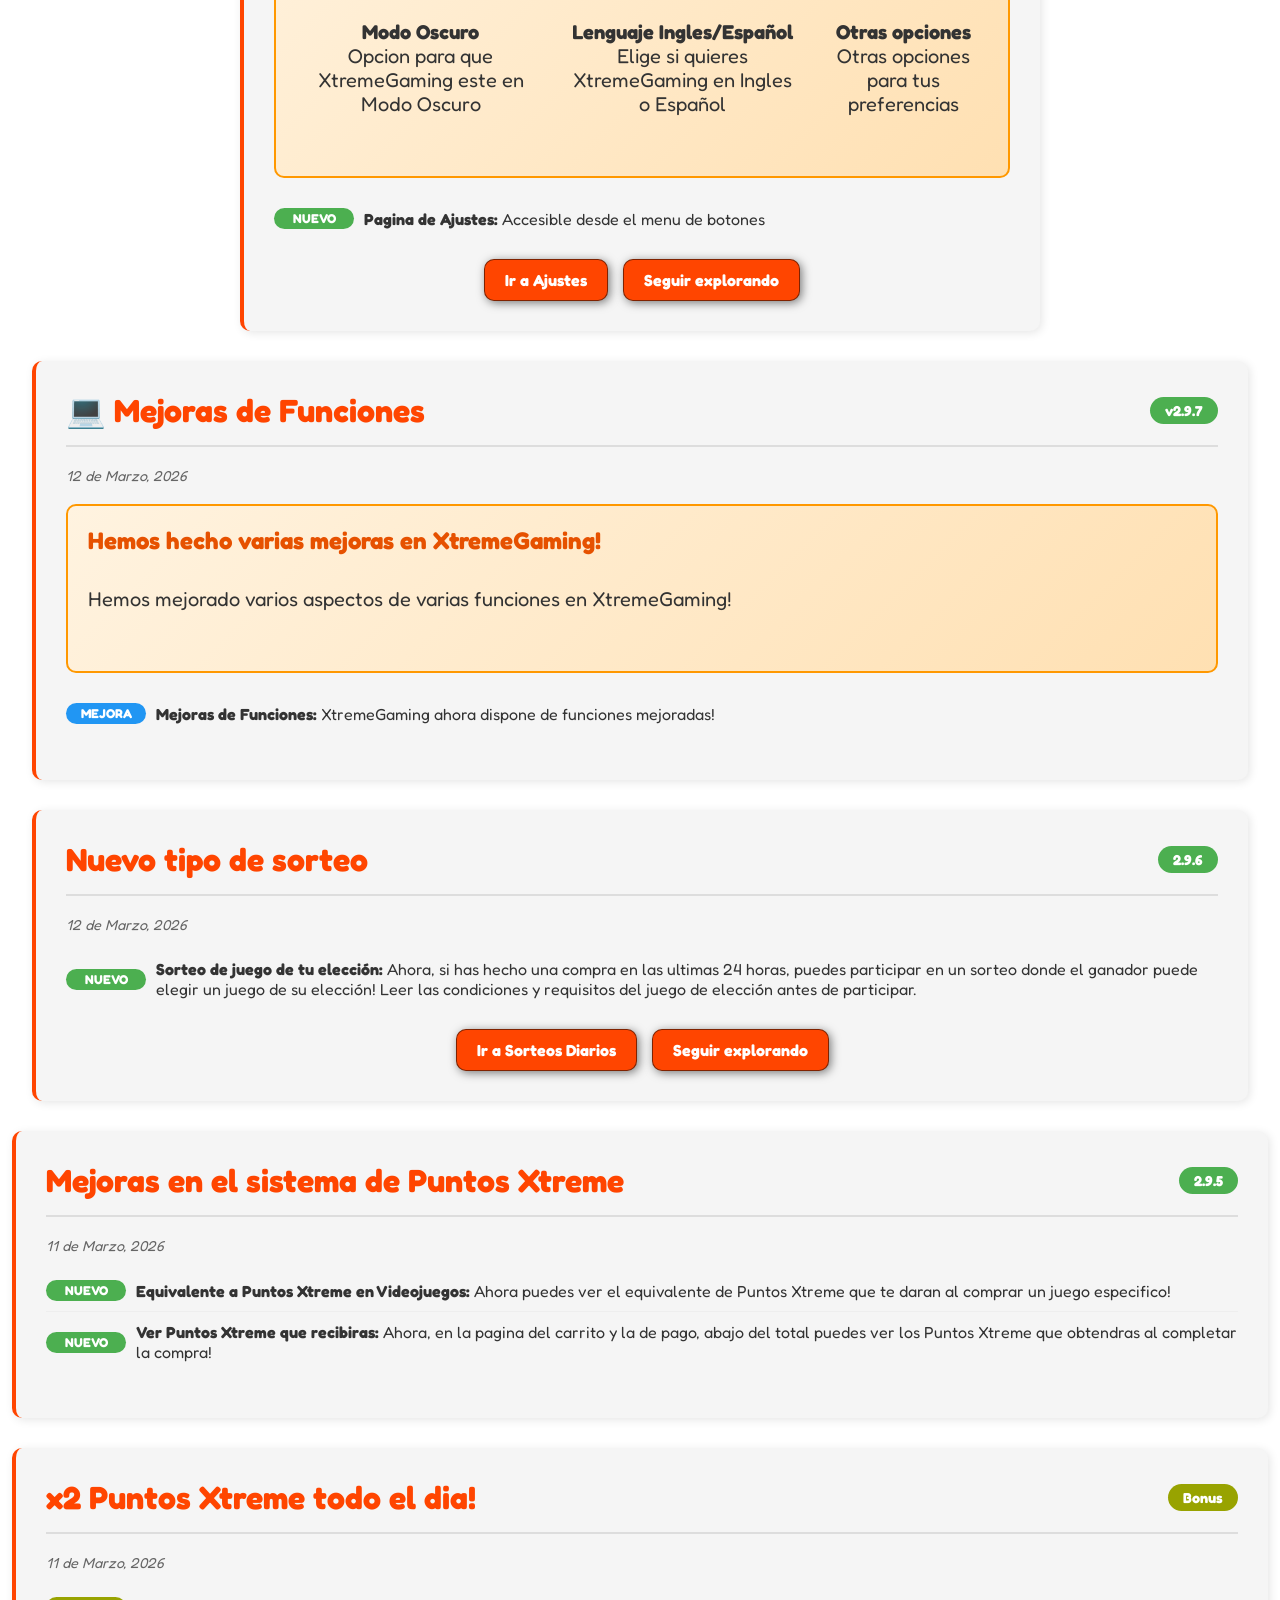
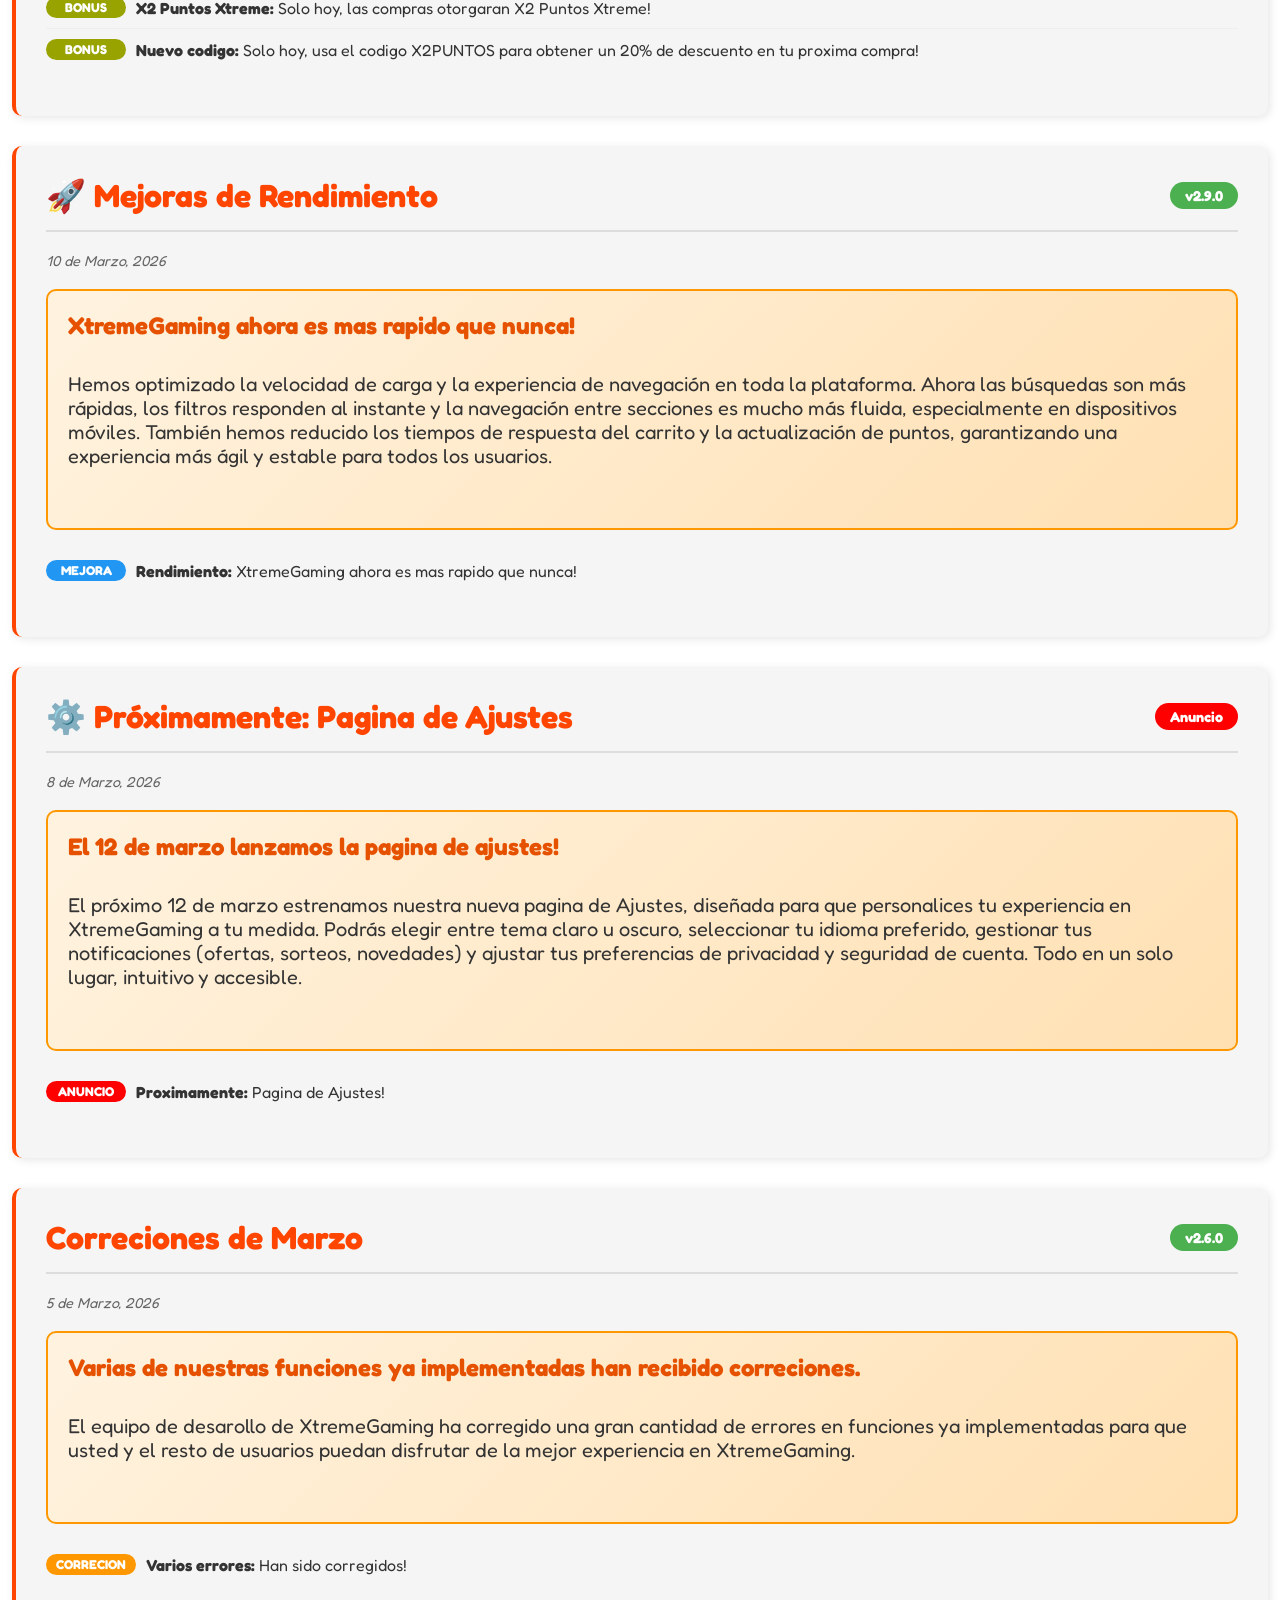
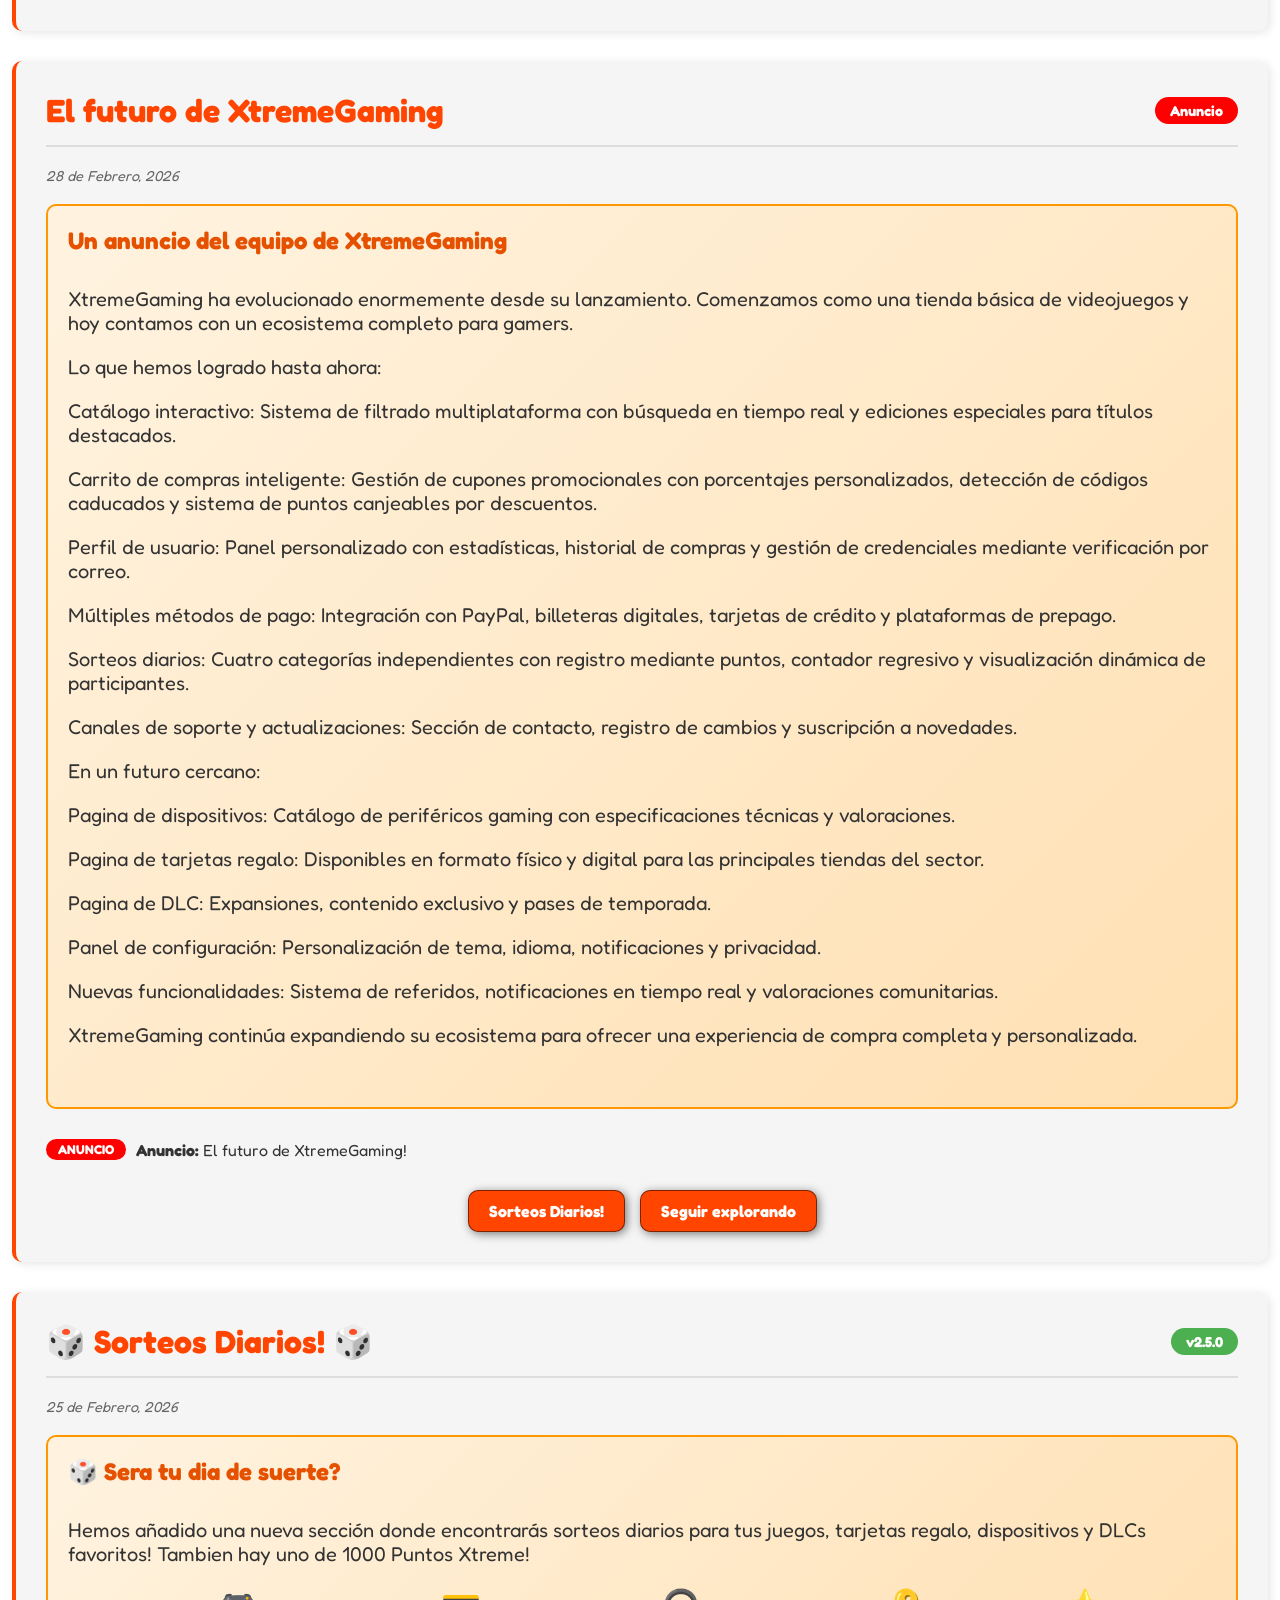
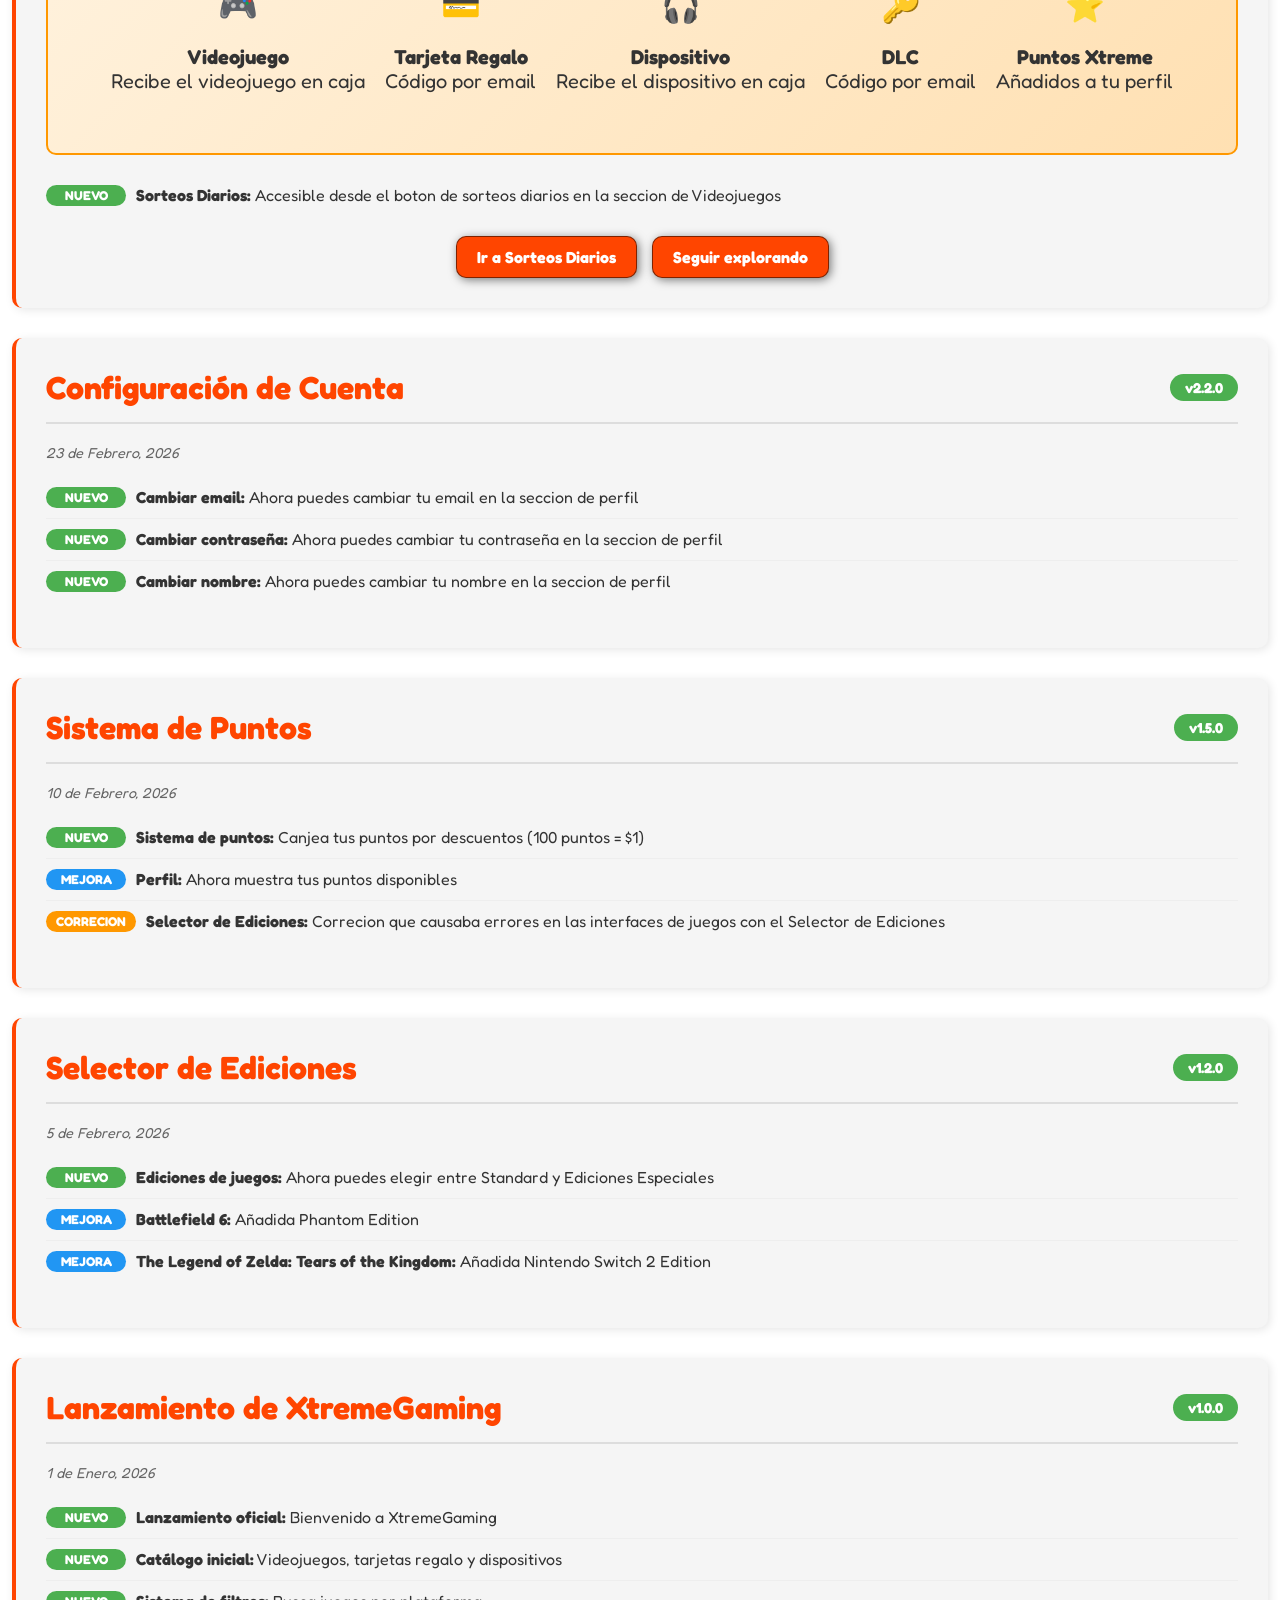
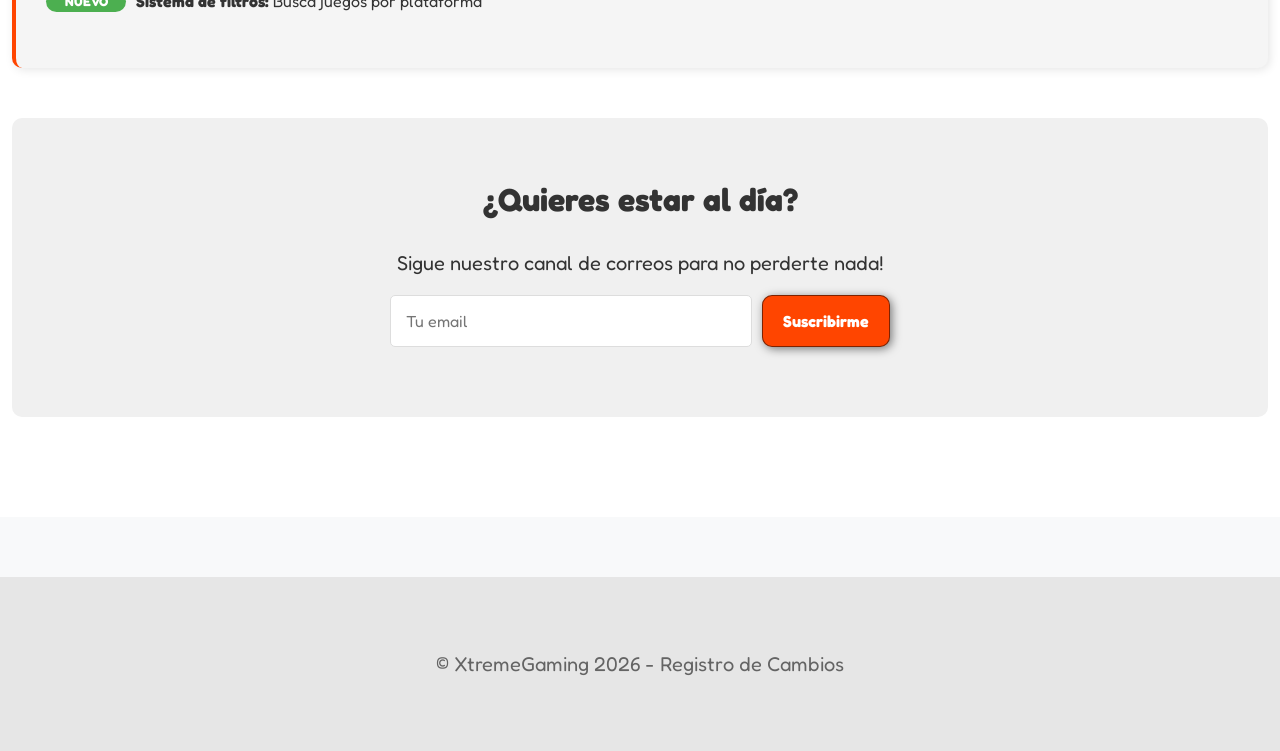
==== commit 18b3b6ef: "new update" ====
--- a/actualizaciones.html
+++ b/actualizaciones.html
@@ -386,6 +386,61 @@
         <h2>Registro de Cambios</h2>
         
         <div class="changelog-container">
+
+            <div class="update-entry">
+                <div class="update-header">
+                    <h3>📦 ¡Nueva Sección: DLC! 📦</h3>
+                    <span class="update-version">v3.2.0</span>
+                </div>
+                <div class="update-date">27 de Marzo, 2026</div>
+
+                <div class="feature-highlight">
+                    <h4>🎮 Expande tus juegos con contenido descargable</h4>
+                    <p>Hemos añadido una nueva sección dedicada exclusivamente a DLC donde podrás encontrar expansiones, pases de temporada, skins y todo tipo de contenido adicional para tus juegos favoritos.</p>
+                    <div style="display: flex; gap: 20px; justify-content: center; margin: 20px 0; flex-wrap: wrap;">
+                        <div style="text-align: center;">
+                            <span style="font-size: 2em;">🎯</span>
+                            <p><strong>Buscador y Filtros</strong><br>Encuentra el DLC que buscas rápidamente</p>
+                        </div>
+                        <div style="text-align: center;">
+                            <span style="font-size: 2em;">🎮</span>
+                            <p><strong>Múltiples Plataformas</strong><br>Nintendo, PlayStation, Xbox, Steam y Epic Games</p>
+                        </div>
+                        <div style="text-align: center;">
+                            <span style="font-size: 2em;">⭐</span>
+                            <p><strong>Gana Puntos Xtreme</strong><br>Cada DLC te da puntos canjeables por descuentos</p>
+                        </div>
+                        <div style="text-align: center;">
+                            <span style="font-size: 2em;">📦</span>
+                            <p><strong>Expansiones y Pases</strong><br>Desde grandes expansiones hasta pases de temporada</p>
+                        </div>
+                    </div>
+                </div>
+                
+                <ul class="update-list">
+                    <li>
+                        <span class="update-tag tag-nuevo">NUEVO</span>
+                        <span><strong>Sección de DLC:</strong> Accede desde el menú principal a "DLC" para ver todo el contenido descargable disponible</span>
+                    </li>
+                    <li>
+                        <span class="update-tag tag-nuevo">NUEVO</span>
+                        <span><strong>Filtros por plataforma:</strong> Encuentra DLC para Nintendo, PlayStation, Xbox, Steam y Epic Games</span>
+                    </li>
+                    <li>
+                        <span class="update-tag tag-nuevo">NUEVO</span>
+                        <span><strong>Buscador integrado:</strong> Localiza rápidamente el DLC que necesitas</span>
+                    </li>
+                    <li>
+                        <span class="update-tag tag-nuevo">NUEVO</span>
+                        <span><strong>Sistema de puntos:</strong> Los DLC también otorgan Puntos Xtreme al comprarlos</span>
+                    </li>
+                </ul>
+                
+                <div class="button-group">
+                    <button onclick="location.href='dlc.html'">Explorar DLC</button>
+                    <button onclick="location.href='index.html'">Seguir explorando</button>
+                </div>
+            </div>
 
             <div class="update-entry">
                 <div class="update-header">
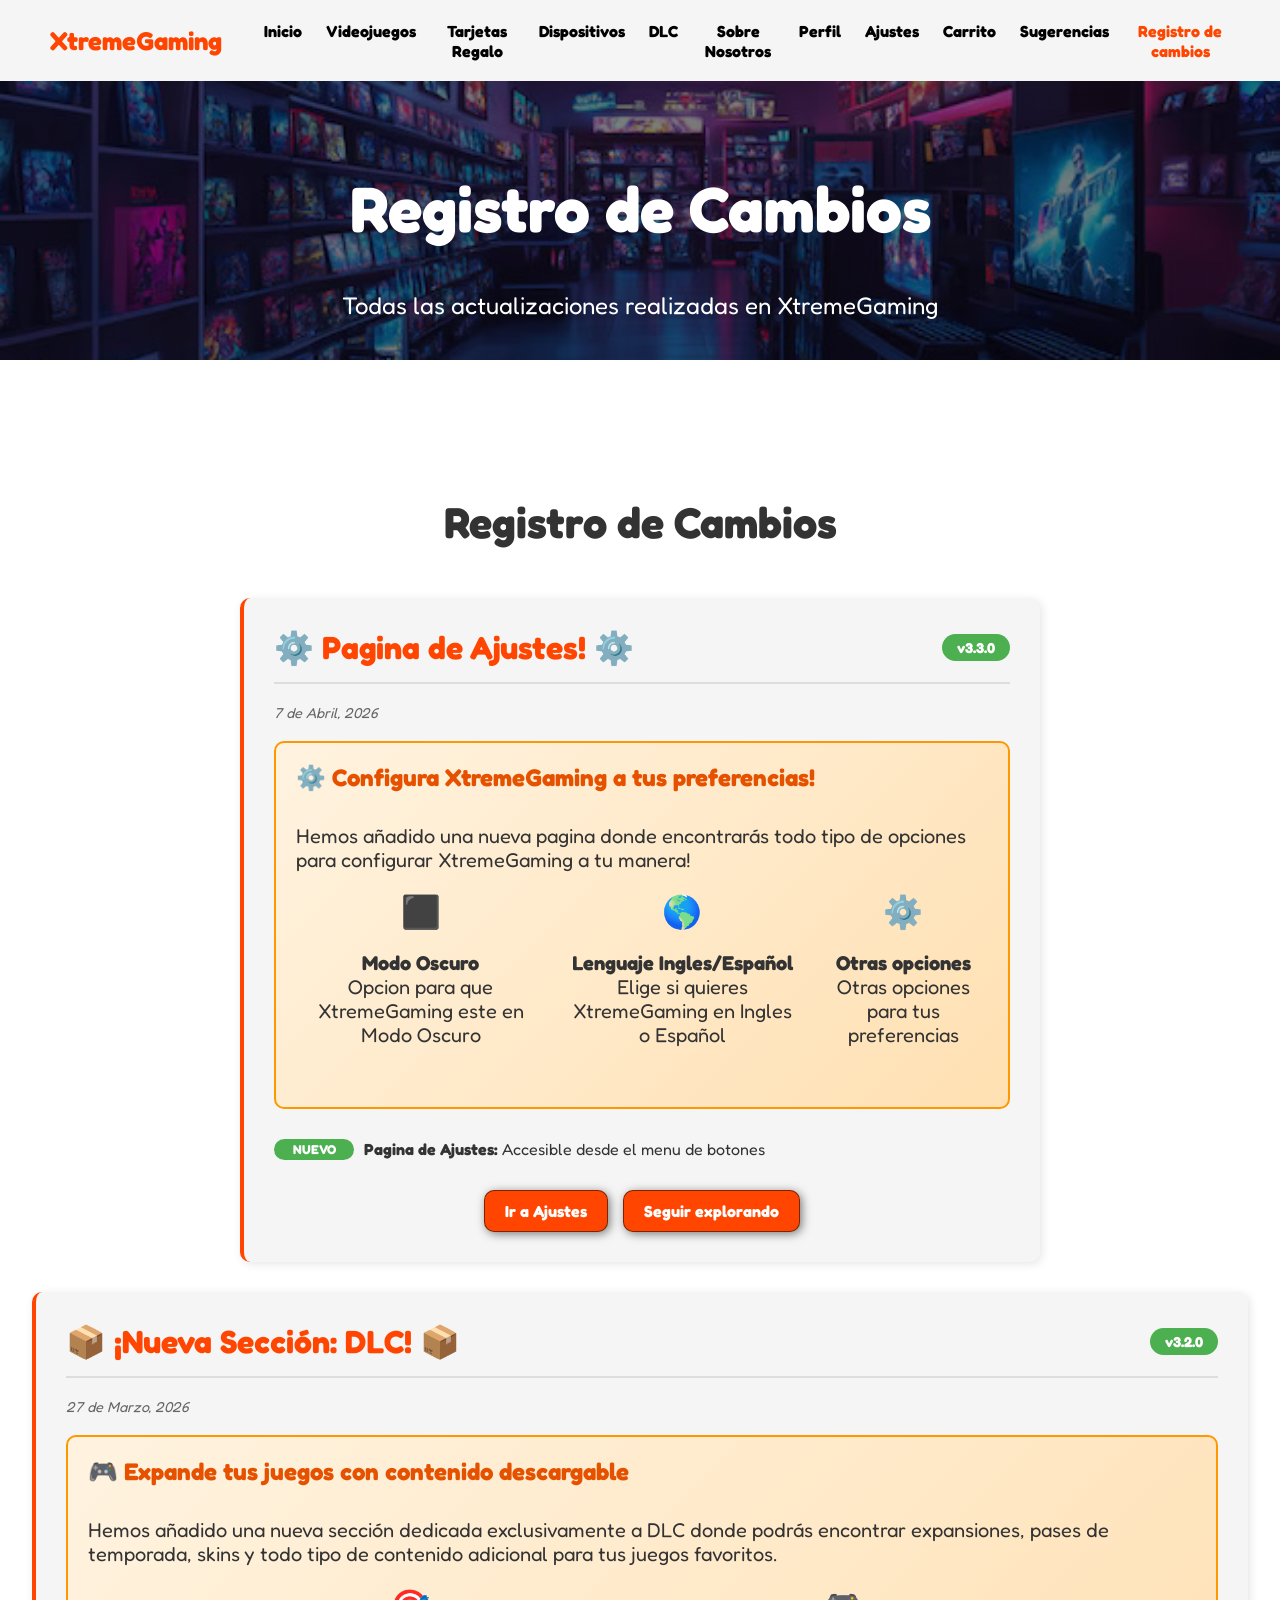
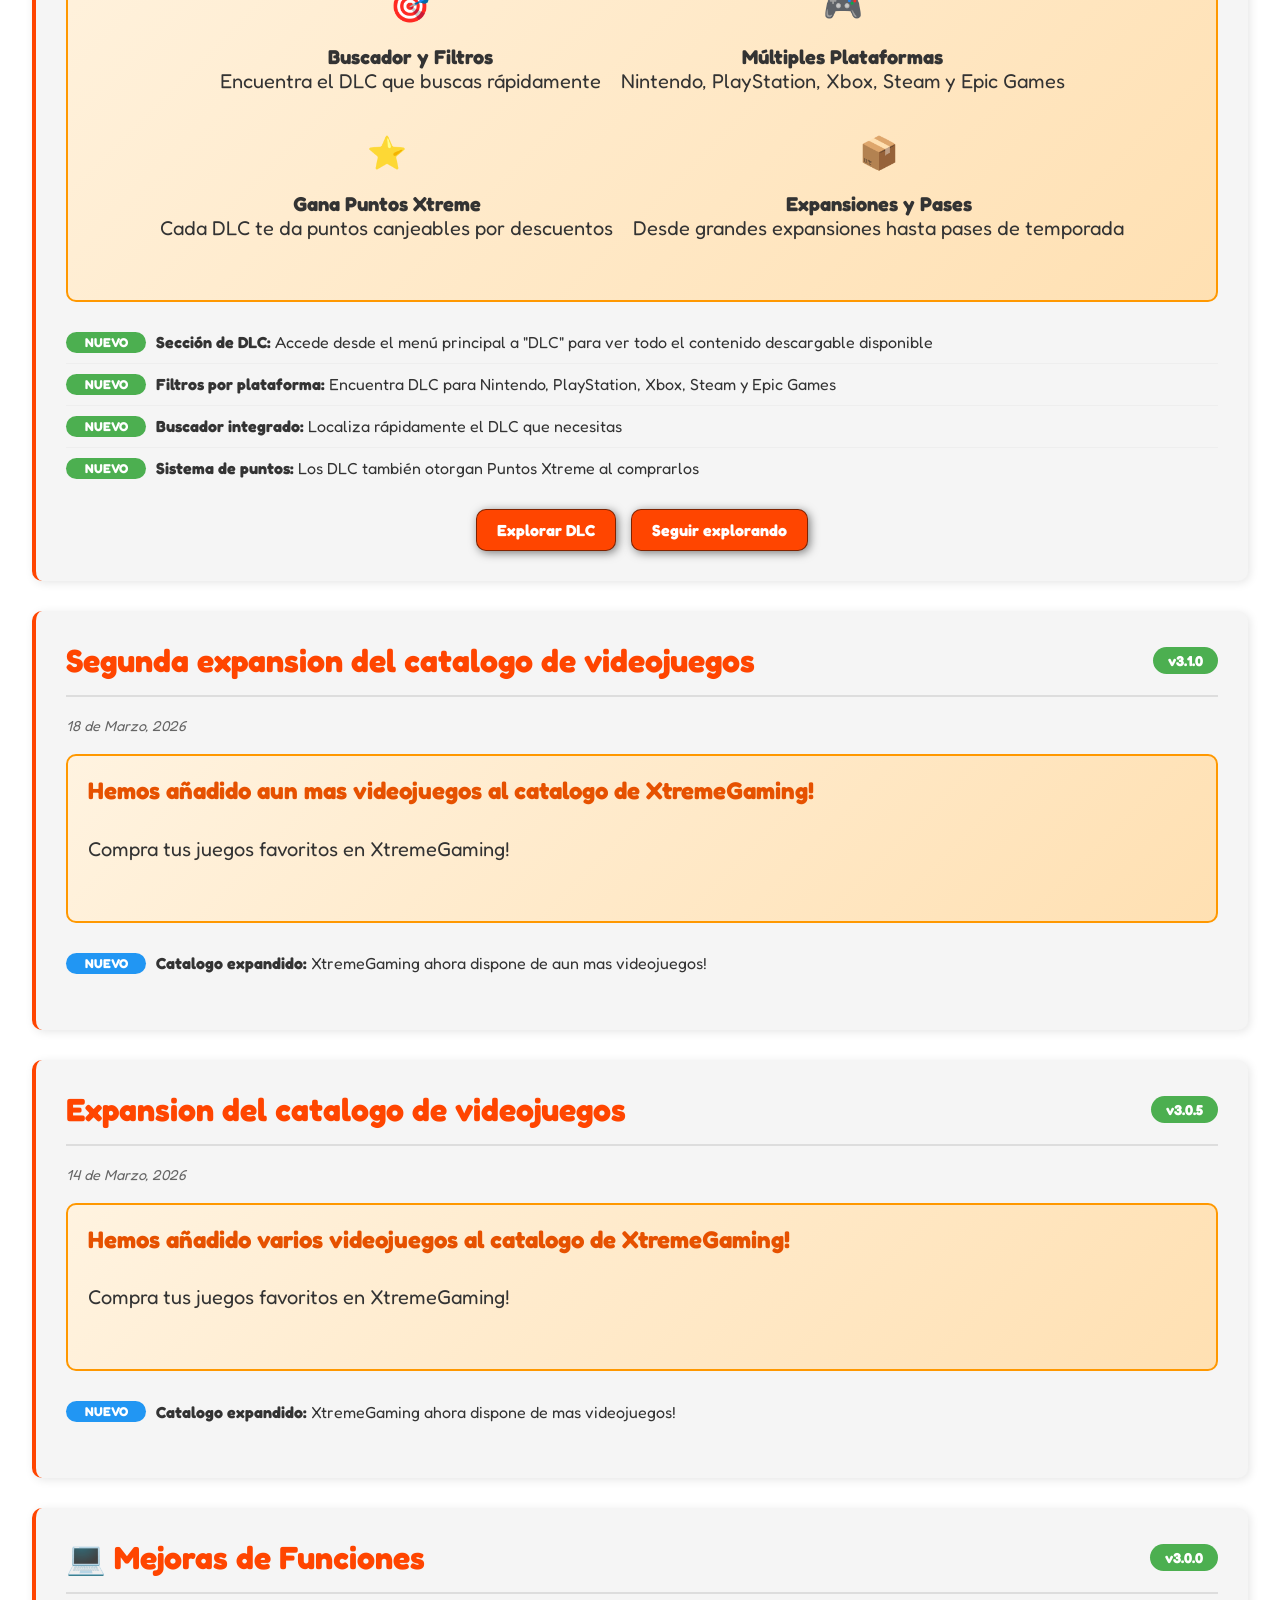
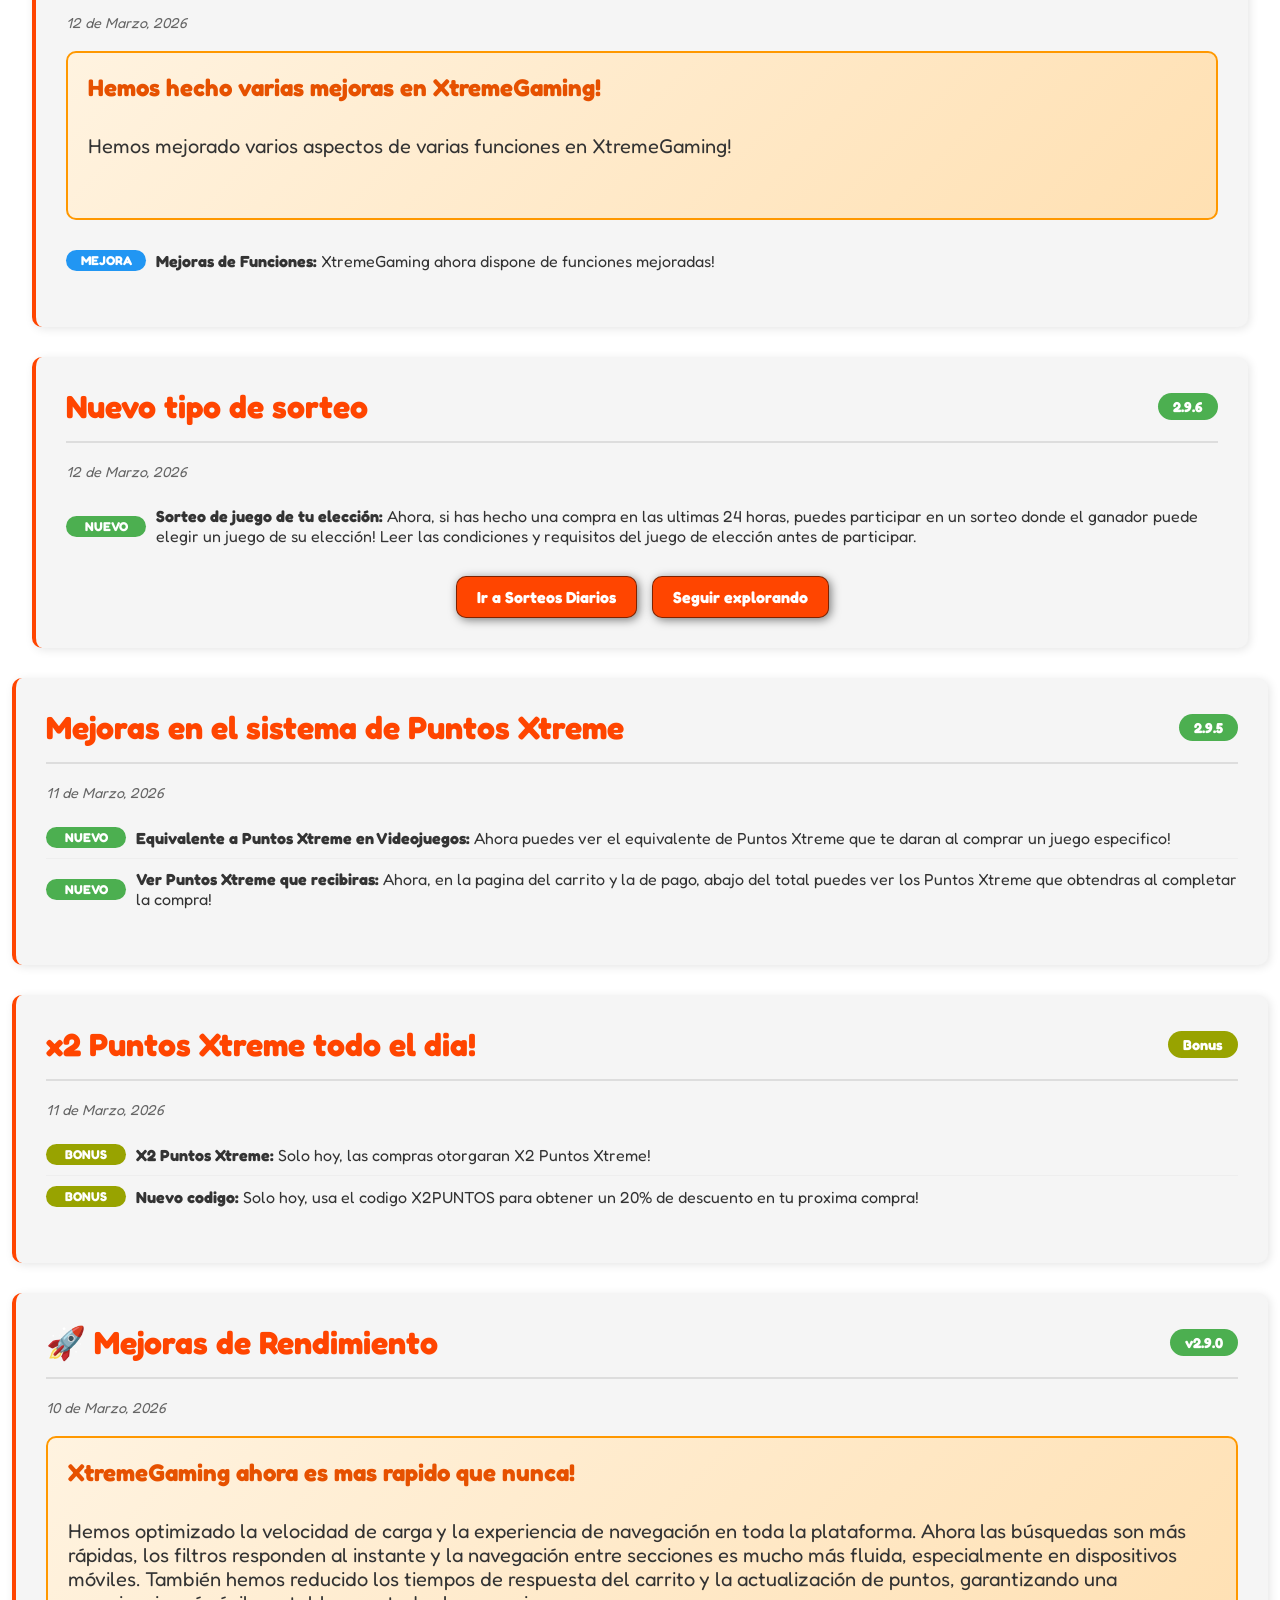
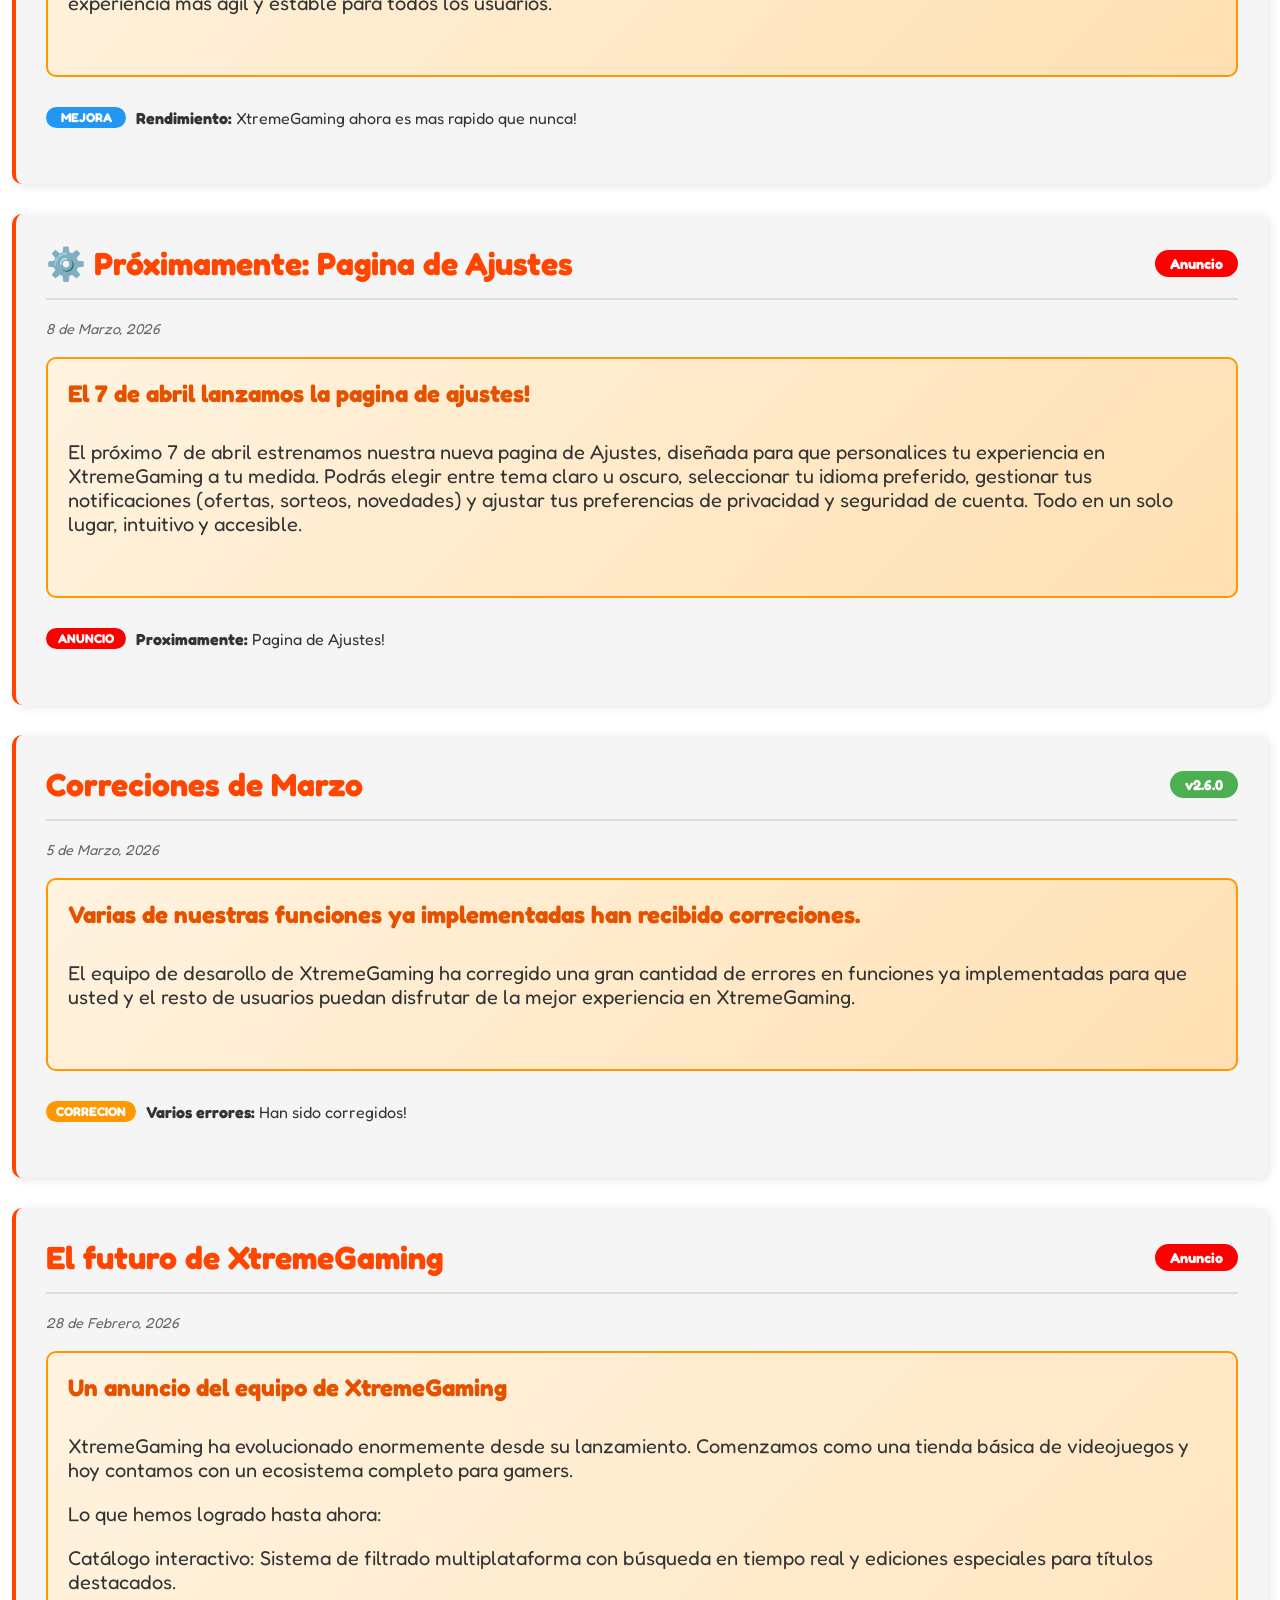
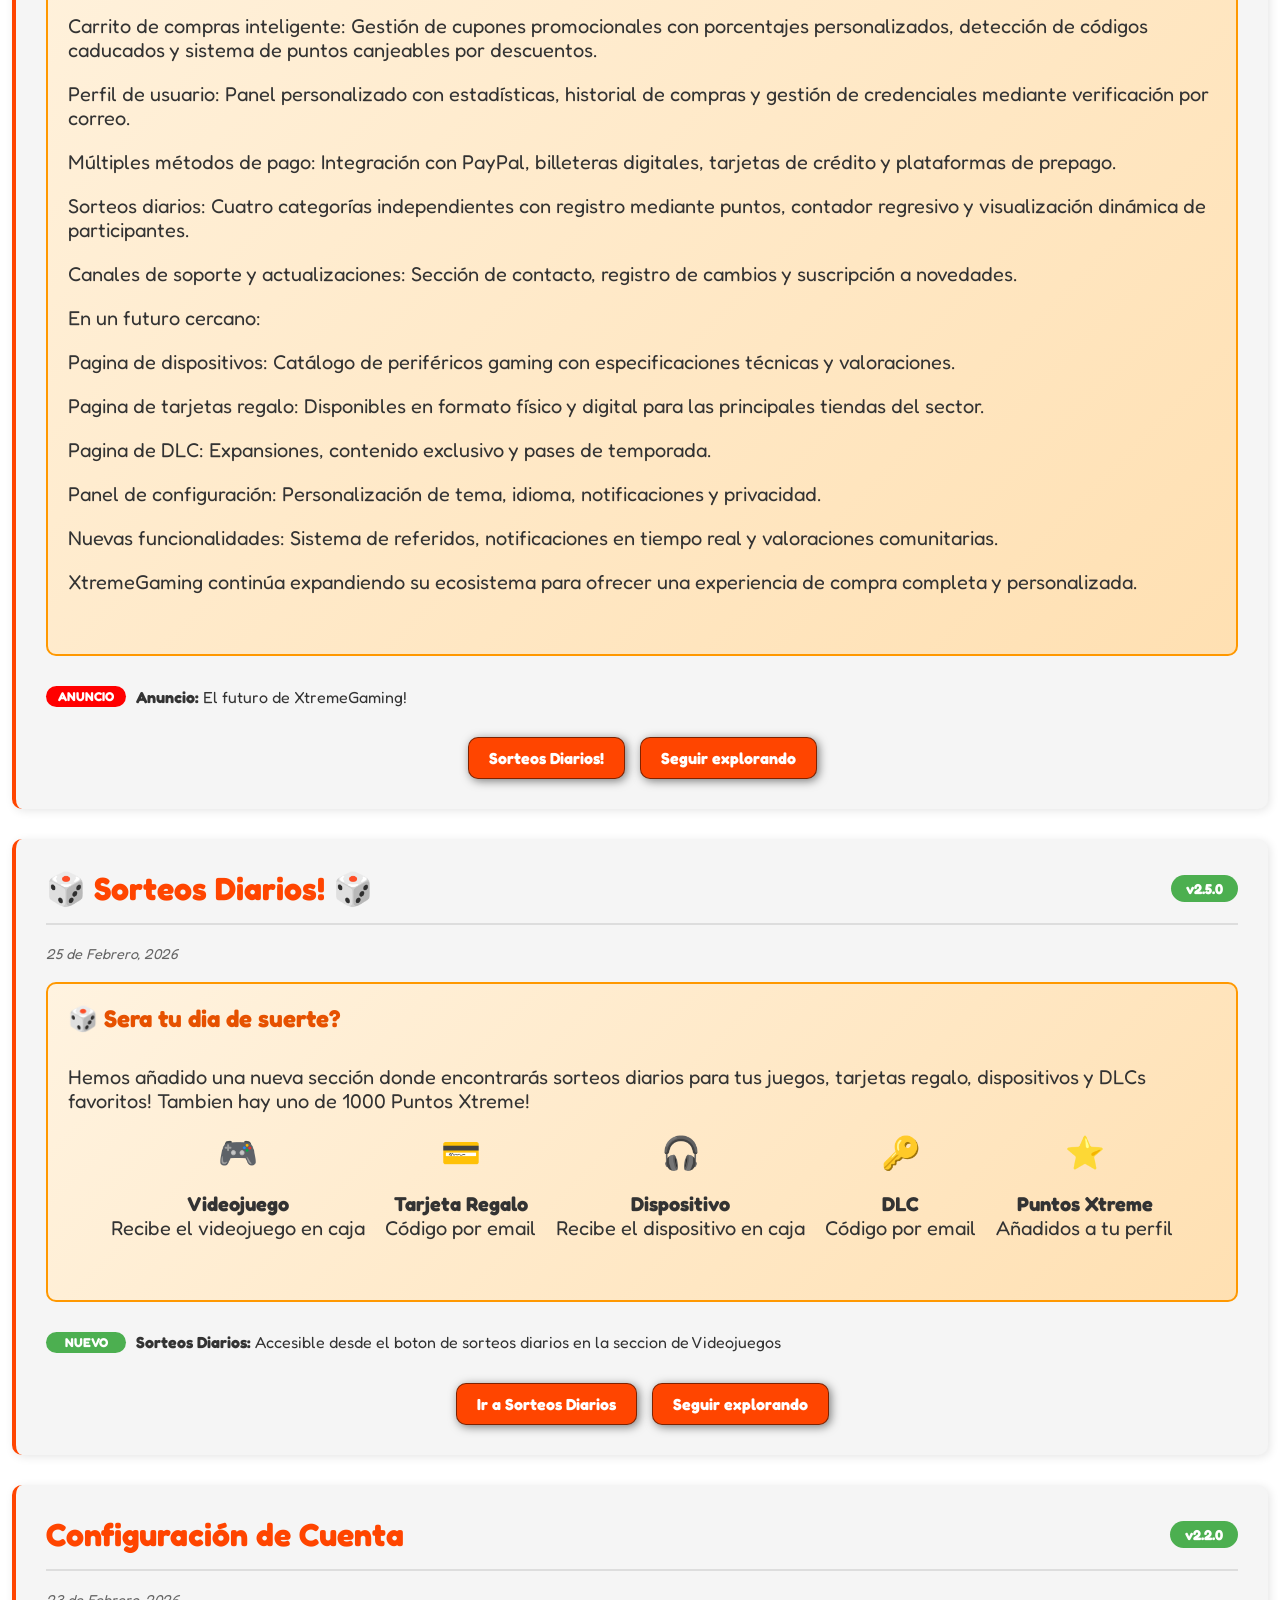
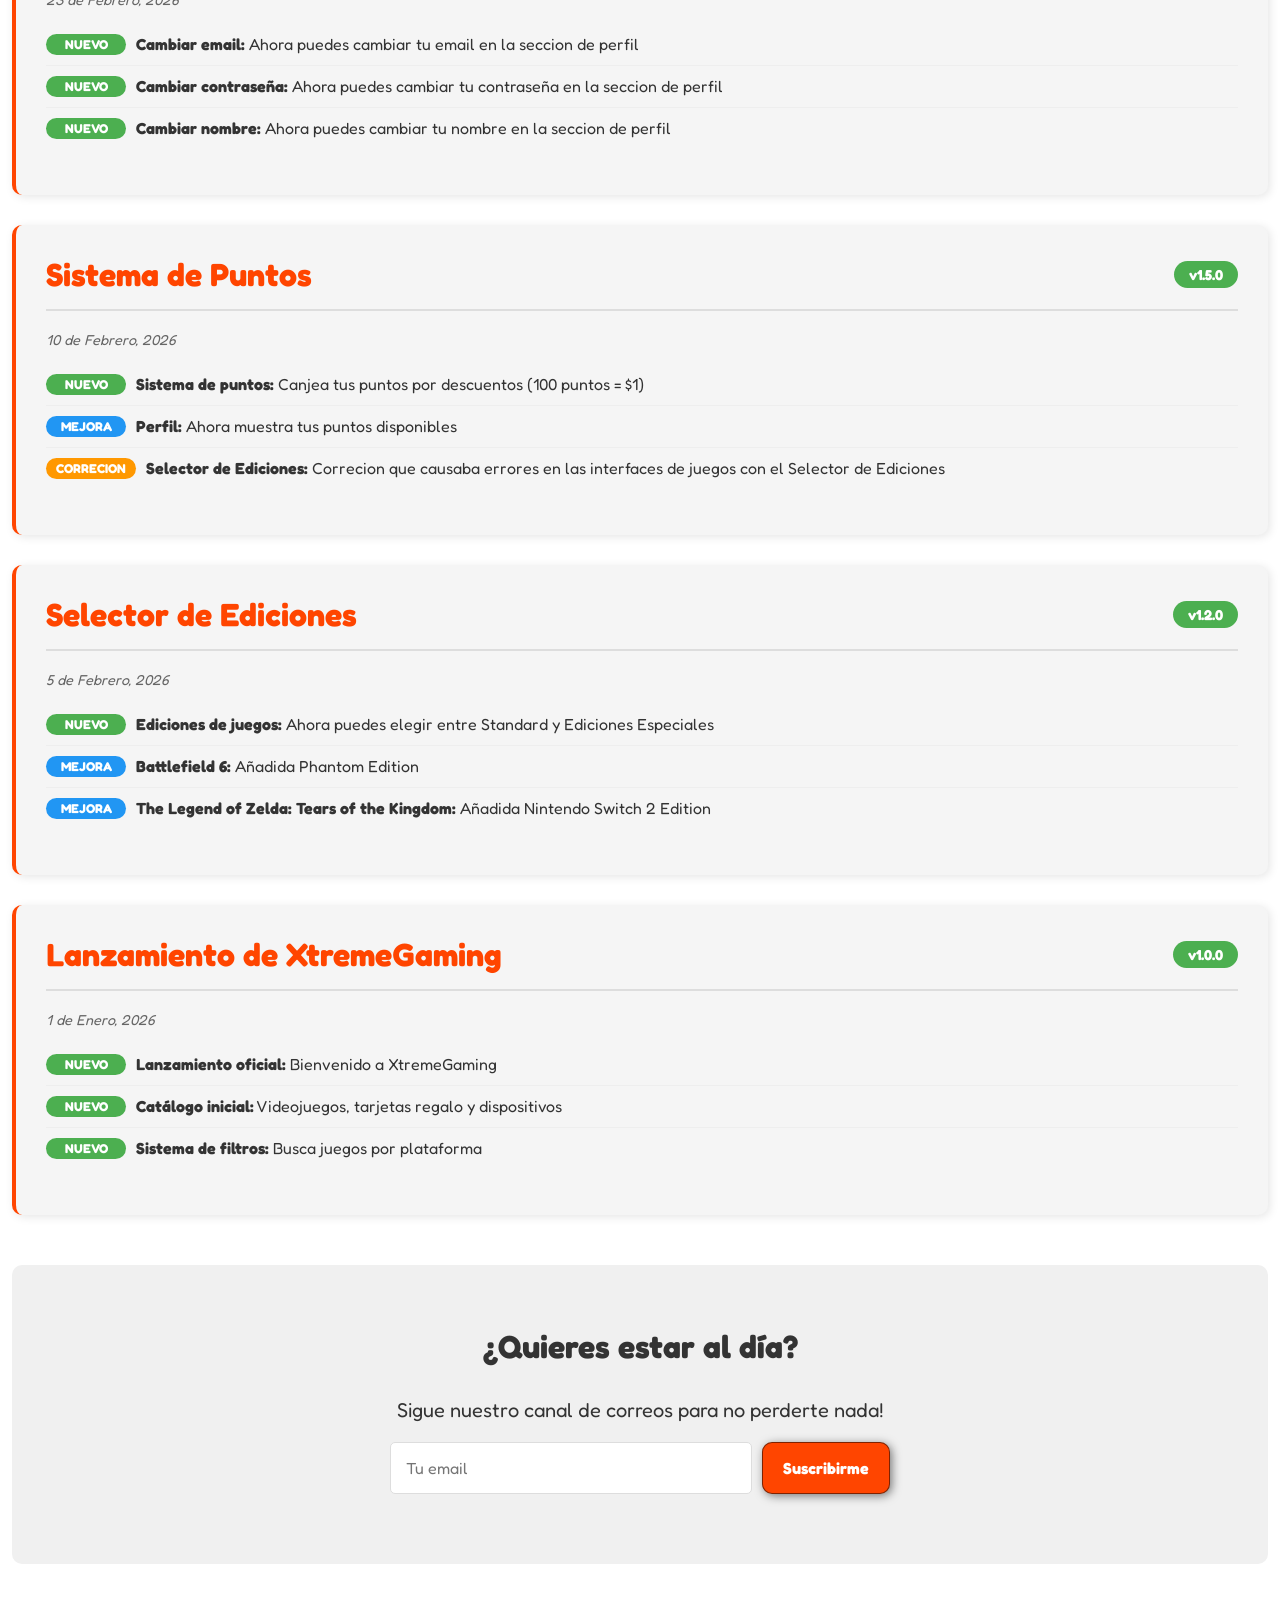
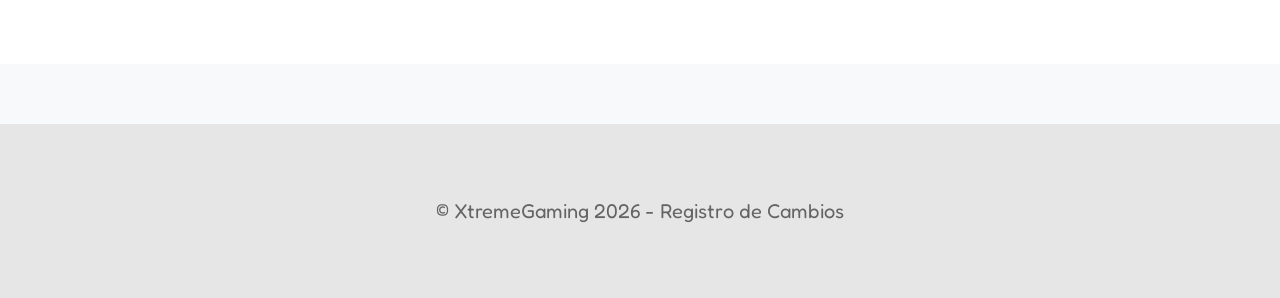
==== commit 186e373e: "update" ====
--- a/actualizaciones.html
+++ b/actualizaciones.html
@@ -387,6 +387,45 @@
         
         <div class="changelog-container">
 
+                         <div class="update-entry">
+                <div class="update-header">
+                    <h3>⚙️ Pagina de Ajustes! ⚙️</h3>
+                    <span class="update-version">v3.3.0</span>
+                </div>
+                <div class="update-date">7 de Abril, 2026</div>
+
+                    <div class="feature-highlight">
+                    <h4>⚙️ Configura XtremeGaming a tus preferencias!</h4>
+                    <p>Hemos añadido una nueva pagina donde encontrarás todo tipo de opciones para configurar XtremeGaming a tu manera!</p>
+                    <div style="display: flex; gap: 20px; justify-content: center; margin: 20px 0;">
+                        <div style="text-align: center;">
+                            <span style="font-size: 2em;">⬛</span>
+                            <p><strong>Modo Oscuro</strong><br>Opcion para que XtremeGaming este en Modo Oscuro</p>
+                        </div>
+                        <div style="text-align: center;">
+                            <span style="font-size: 2em;">🌎</span>
+                            <p><strong>Lenguaje Ingles/Español</strong><br>Elige si quieres XtremeGaming en Ingles o Español</p>
+                        </div>
+                        <div style="text-align: center;">
+                            <span style="font-size: 2em;">⚙️</span>
+                            <p><strong>Otras opciones</strong><br>Otras opciones para tus preferencias</p>
+                        </div>
+                    </div>
+                </div>
+                
+                <ul class="update-list">
+                    <li>
+                        <span class="update-tag tag-nuevo">NUEVO</span>
+                        <span><strong>Pagina de Ajustes:</strong> Accesible desde el menu de botones</span>
+                    </li>
+                </ul>
+             <div class="button-group">
+                    <button onclick="location.href='ajustes.html'">Ir a Ajustes</button>
+                    <button onclick="location.href='index.html'">Seguir explorando</button>
+                </div>
+            </div>
+            </div>
+
             <div class="update-entry">
                 <div class="update-header">
                     <h3>📦 ¡Nueva Sección: DLC! 📦</h3>
@@ -486,49 +525,10 @@
                 </ul>
             </div>
 
-             <div class="update-entry">
-                <div class="update-header">
-                    <h3>⚙️ Pagina de Ajustes! ⚙️</h3>
+            <div class="update-entry">
+                <div class="update-header">
+                    <h3>💻 Mejoras de Funciones</h3>
                     <span class="update-version">v3.0.0</span>
-                </div>
-                <div class="update-date">12 de Marzo, 2026</div>
-
-                    <div class="feature-highlight">
-                    <h4>⚙️ Configura XtremeGaming a tus preferencias!</h4>
-                    <p>Hemos añadido una nueva pagina donde encontrarás todo tipo de opciones para configurar XtremeGaming a tu manera!</p>
-                    <div style="display: flex; gap: 20px; justify-content: center; margin: 20px 0;">
-                        <div style="text-align: center;">
-                            <span style="font-size: 2em;">⬛</span>
-                            <p><strong>Modo Oscuro</strong><br>Opcion para que XtremeGaming este en Modo Oscuro</p>
-                        </div>
-                        <div style="text-align: center;">
-                            <span style="font-size: 2em;">🌎</span>
-                            <p><strong>Lenguaje Ingles/Español</strong><br>Elige si quieres XtremeGaming en Ingles o Español</p>
-                        </div>
-                        <div style="text-align: center;">
-                            <span style="font-size: 2em;">⚙️</span>
-                            <p><strong>Otras opciones</strong><br>Otras opciones para tus preferencias</p>
-                        </div>
-                    </div>
-                </div>
-                
-                <ul class="update-list">
-                    <li>
-                        <span class="update-tag tag-nuevo">NUEVO</span>
-                        <span><strong>Pagina de Ajustes:</strong> Accesible desde el menu de botones</span>
-                    </li>
-                </ul>
-             <div class="button-group">
-                    <button onclick="location.href='ajustes.html'">Ir a Ajustes</button>
-                    <button onclick="location.href='index.html'">Seguir explorando</button>
-                </div>
-            </div>
-            </div>
-
-            <div class="update-entry">
-                <div class="update-header">
-                    <h3>💻 Mejoras de Funciones</h3>
-                    <span class="update-version">v2.9.7</span>
                 </div>
                 <div class="update-date">12 de Marzo, 2026</div>
 
@@ -635,8 +635,8 @@
                 <div class="update-date">8 de Marzo, 2026</div>
 
                 <div class="feature-highlight">
-                    <h4>El 12 de marzo lanzamos la pagina de ajustes!</h4>
-                    <p>El próximo 12 de marzo estrenamos nuestra nueva pagina de Ajustes, diseñada para que personalices tu experiencia en XtremeGaming a tu medida. Podrás elegir entre tema claro u oscuro, seleccionar tu idioma preferido, gestionar tus notificaciones (ofertas, sorteos, novedades) y ajustar tus preferencias de privacidad y seguridad de cuenta. Todo en un solo lugar, intuitivo y accesible.</p>
+                    <h4>El 7 de abril lanzamos la pagina de ajustes!</h4>
+                    <p>El próximo 7 de abril estrenamos nuestra nueva pagina de Ajustes, diseñada para que personalices tu experiencia en XtremeGaming a tu medida. Podrás elegir entre tema claro u oscuro, seleccionar tu idioma preferido, gestionar tus notificaciones (ofertas, sorteos, novedades) y ajustar tus preferencias de privacidad y seguridad de cuenta. Todo en un solo lugar, intuitivo y accesible.</p>
                     <div style="display: flex; gap: 20px; justify-content: center; margin: 20px 0;">
                     </div>
                 </div>
